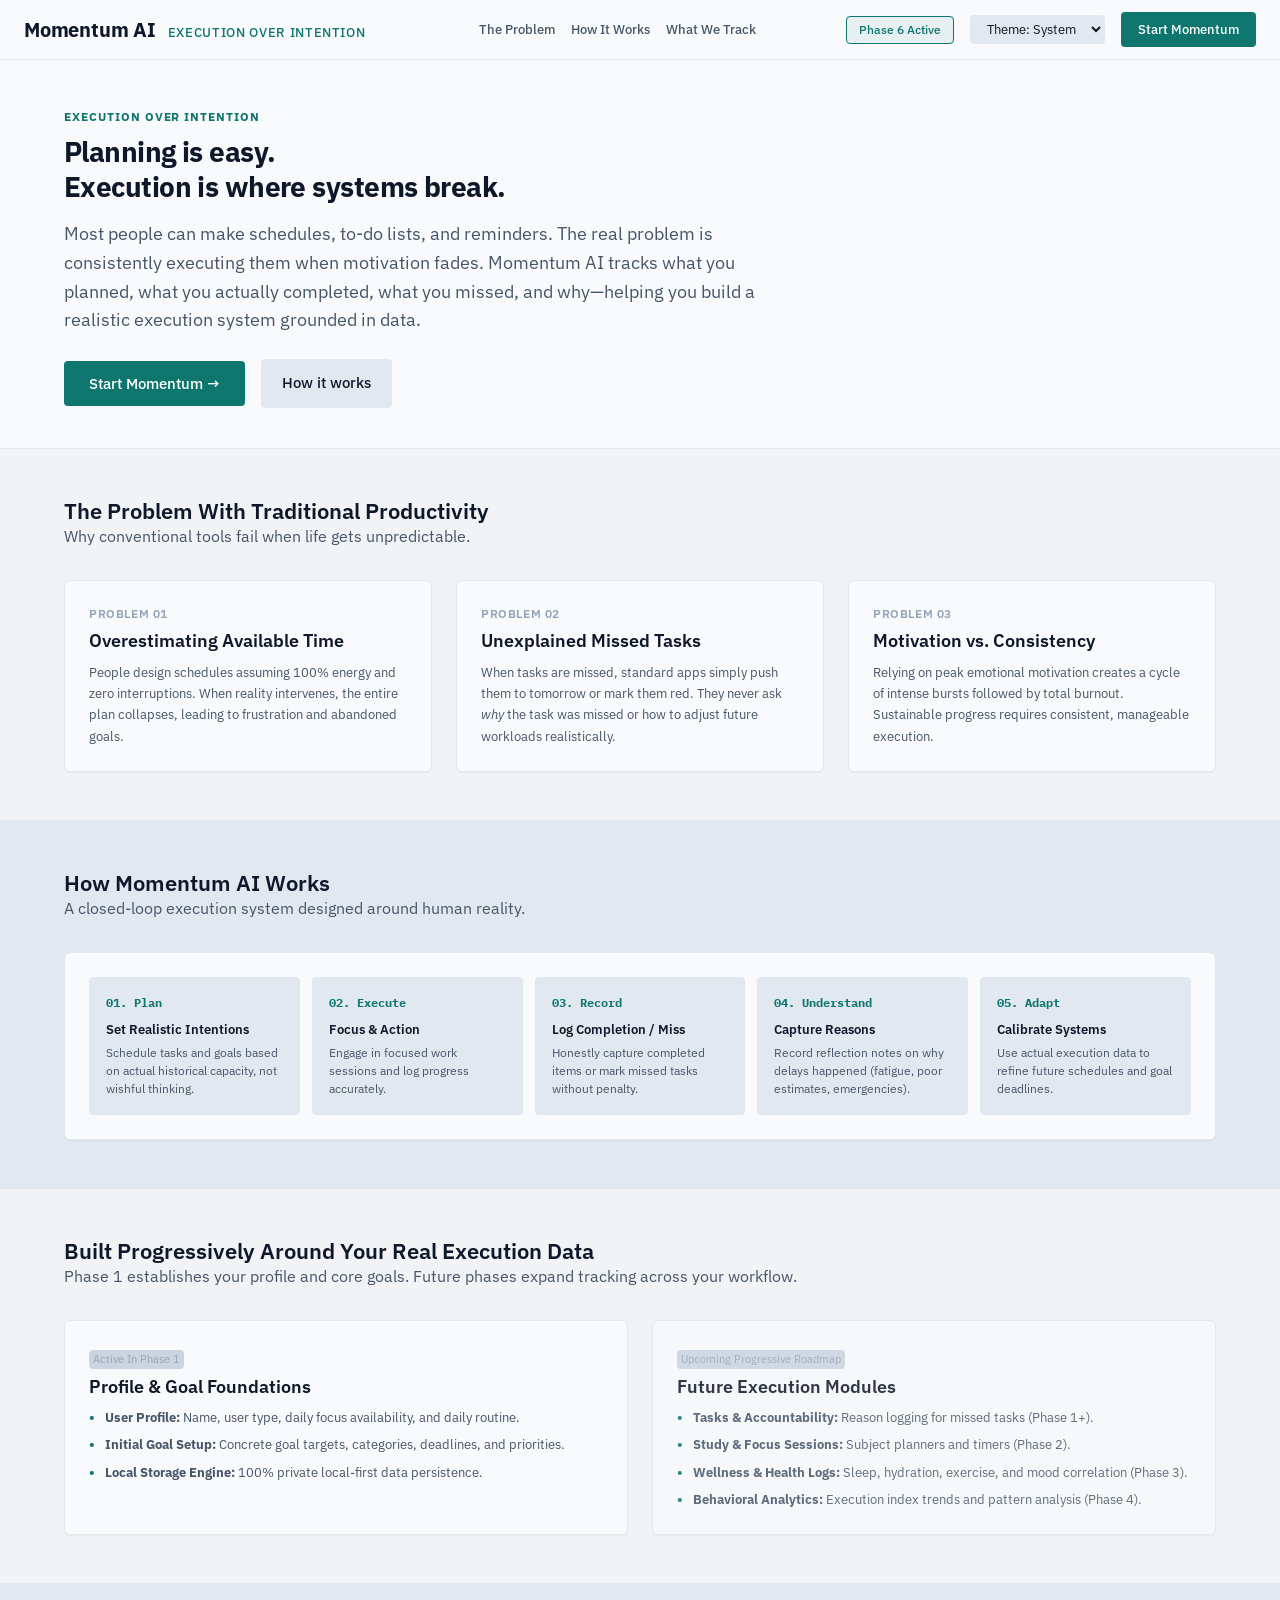
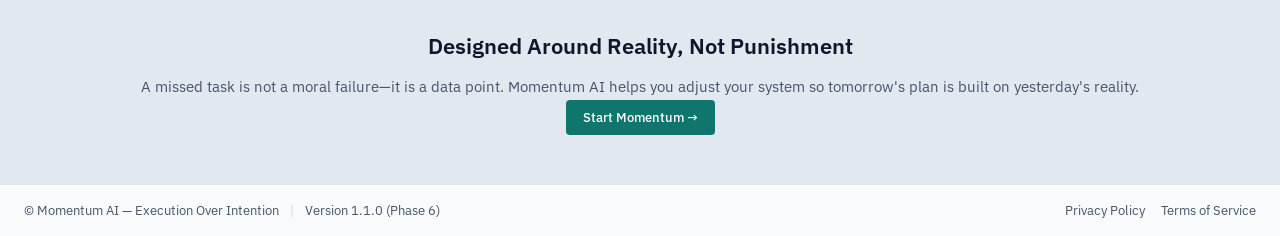
==== index.html @ ab445b69 "Initial commit - Momentum AI" ====
<!DOCTYPE html>
<html lang="en" data-theme="system">
<head>
    <meta charset="UTF-8">
    <meta name="viewport" content="width=device-width, initial-scale=1.0">
    <meta name="description" content="Momentum AI — Execution Over Intention. A serious, practical engine for personal execution, study planning, habit tracking, and behavioral analysis.">
    <title>Momentum AI — Execution Over Intention</title>
    
    <!-- PWA Web Manifest -->
    <link rel="manifest" href="manifest.json">
    <meta name="theme-color" content="#0f766e">
    <meta name="apple-mobile-web-app-capable" content="yes">
    <meta name="apple-mobile-web-app-status-bar-style" content="black-translucent">

    <!-- Primary Font: IBM Plex Sans -->
    <link rel="preconnect" href="https://fonts.googleapis.com">
    <link rel="preconnect" href="https://fonts.gstatic.com" crossorigin>
    <link href="https://fonts.googleapis.com/css2?family=IBM+Plex+Sans:ital,wght@0,300;0,400;0,500;0,600;0,700;1,400&family=IBM+Plex+Mono:wght@400;500&display=swap" rel="stylesheet">

    <!-- Stylesheet -->
    <link rel="stylesheet" href="style.css">
</head>
<body>
    <a href="#main-content" class="skip-link">Skip to main content</a>

    <!-- Top Global App Header -->
    <header class="app-header">
        <div class="header-container">
            <div class="brand">
                <a href="#view-landing" class="brand-title-link" id="brand-link">
                    <span class="brand-title">Momentum AI</span>
                    <span class="brand-tagline">Execution Over Intention</span>
                </a>
            </div>

            <nav class="header-nav-public" id="header-nav-public" aria-label="Public Navigation">
                <a href="#section-problem" class="nav-public-link">The Problem</a>
                <a href="#section-how-it-works" class="nav-public-link">How It Works</a>
                <a href="#section-what-we-track" class="nav-public-link">What We Track</a>
            </nav>

            <div class="header-actions">
                <span class="phase-badge" id="phase-badge">Phase 6 Active</span>
                
                <!-- Returning User Profile Badge (Hidden on landing if onboarding incomplete) -->
                <div id="user-profile-badge" class="user-badge hidden">
                    <span id="badge-user-name" class="user-badge-name">User</span>
                    <button id="btn-edit-onboarding" class="btn btn-secondary text-caption" style="padding: 2px 8px;">Edit Setup</button>
                </div>

                <div class="theme-selector">
                    <label for="theme-select" class="sr-only">Select Theme</label>
                    <select id="theme-select" class="theme-dropdown" aria-label="Select Theme">
                        <option value="system">Theme: System</option>
                        <option value="light">Theme: Light</option>
                        <option value="dark">Theme: Dark</option>
                    </select>
                </div>

                <button id="btn-header-cta" class="btn btn-primary btn-cta-start">Start Momentum</button>
            </div>
        </div>
    </header>

    <!-- Main Container -->
    <div id="app-viewport">

        <!-- ====================================================================
             1. PUBLIC LANDING PAGE (Shown for First-Time Users)
             ==================================================================== -->
        <div id="view-landing" class="landing-view">
            <!-- Hero Section -->
            <section class="landing-hero">
                <div class="landing-container">
                    <div class="hero-content">
                        <span class="hero-subtitle">Execution Over Intention</span>
                        <h1 class="heading-display hero-title">Planning is easy.<br>Execution is where systems break.</h1>
                        <p class="body-text hero-description">
                            Most people can make schedules, to-do lists, and reminders. The real problem is consistently executing them when motivation fades. Momentum AI tracks what you planned, what you actually completed, what you missed, and why—helping you build a realistic execution system grounded in data.
                        </p>
                        <div class="hero-actions">
                            <button class="btn btn-primary btn-cta-start hero-btn-main">Start Momentum &rarr;</button>
                            <a href="#section-how-it-works" class="btn btn-secondary hero-btn-sub">How it works</a>
                        </div>
                    </div>
                </div>
            </section>

            <!-- The Problem Section -->
            <section id="section-problem" class="landing-section">
                <div class="landing-container">
                    <div class="section-heading-wrapper">
                        <h2 class="heading-heading">The Problem With Traditional Productivity</h2>
                        <p class="text-secondary">Why conventional tools fail when life gets unpredictable.</p>
                    </div>

                    <div class="grid grid-3 gap-lg">
                        <article class="card feature-card">
                            <div class="card-caption">Problem 01</div>
                            <h3 class="heading-subheading mb-sm">Overestimating Available Time</h3>
                            <p class="body-text text-secondary text-small">
                                People design schedules assuming 100% energy and zero interruptions. When reality intervenes, the entire plan collapses, leading to frustration and abandoned goals.
                            </p>
                        </article>

                        <article class="card feature-card">
                            <div class="card-caption">Problem 02</div>
                            <h3 class="heading-subheading mb-sm">Unexplained Missed Tasks</h3>
                            <p class="body-text text-secondary text-small">
                                When tasks are missed, standard apps simply push them to tomorrow or mark them red. They never ask <em>why</em> the task was missed or how to adjust future workloads realistically.
                            </p>
                        </article>

                        <article class="card feature-card">
                            <div class="card-caption">Problem 03</div>
                            <h3 class="heading-subheading mb-sm">Motivation vs. Consistency</h3>
                            <p class="body-text text-secondary text-small">
                                Relying on peak emotional motivation creates a cycle of intense bursts followed by total burnout. Sustainable progress requires consistent, manageable execution.
                            </p>
                        </article>
                    </div>
                </div>
            </section>

            <!-- How Momentum Works Section -->
            <section id="section-how-it-works" class="landing-section alt-bg">
                <div class="landing-container">
                    <div class="section-heading-wrapper">
                        <h2 class="heading-heading">How Momentum AI Works</h2>
                        <p class="text-secondary">A closed-loop execution system designed around human reality.</p>
                    </div>

                    <div class="execution-loop-container card">
                        <div class="loop-grid">
                            <div class="loop-card">
                                <span class="loop-step-tag">01. Plan</span>
                                <h4 class="heading-subheading text-small">Set Realistic Intentions</h4>
                                <p class="text-secondary text-caption">Schedule tasks and goals based on actual historical capacity, not wishful thinking.</p>
                            </div>
                            <div class="loop-card">
                                <span class="loop-step-tag">02. Execute</span>
                                <h4 class="heading-subheading text-small">Focus &amp; Action</h4>
                                <p class="text-secondary text-caption">Engage in focused work sessions and log progress accurately.</p>
                            </div>
                            <div class="loop-card">
                                <span class="loop-step-tag">03. Record</span>
                                <h4 class="heading-subheading text-small">Log Completion / Miss</h4>
                                <p class="text-secondary text-caption">Honestly capture completed items or mark missed tasks without penalty.</p>
                            </div>
                            <div class="loop-card">
                                <span class="loop-step-tag">04. Understand</span>
                                <h4 class="heading-subheading text-small">Capture Reasons</h4>
                                <p class="text-secondary text-caption">Record reflection notes on why delays happened (fatigue, poor estimates, emergencies).</p>
                            </div>
                            <div class="loop-card">
                                <span class="loop-step-tag">05. Adapt</span>
                                <h4 class="heading-subheading text-small">Calibrate Systems</h4>
                                <p class="text-secondary text-caption">Use actual execution data to refine future schedules and goal deadlines.</p>
                            </div>
                        </div>
                    </div>
                </div>
            </section>

            <!-- What Momentum Tracks Section -->
            <section id="section-what-we-track" class="landing-section">
                <div class="landing-container">
                    <div class="section-heading-wrapper">
                        <h2 class="heading-heading">Built Progressively Around Your Real Execution Data</h2>
                        <p class="text-secondary">Phase 1 establishes your profile and core goals. Future phases expand tracking across your workflow.</p>
                    </div>

                    <div class="grid grid-2 gap-lg">
                        <div class="card">
                            <span class="nav-tag mb-xs inline-block">Active In Phase 1</span>
                            <h3 class="heading-subheading mb-sm">Profile &amp; Goal Foundations</h3>
                            <ul class="track-list text-secondary text-small">
                                <li><strong>User Profile:</strong> Name, user type, daily focus availability, and daily routine.</li>
                                <li><strong>Initial Goal Setup:</strong> Concrete goal targets, categories, deadlines, and priorities.</li>
                                <li><strong>Local Storage Engine:</strong> 100% private local-first data persistence.</li>
                            </ul>
                        </div>

                        <div class="card" style="opacity: 0.85;">
                            <span class="nav-tag mb-xs inline-block">Upcoming Progressive Roadmap</span>
                            <h3 class="heading-subheading mb-sm">Future Execution Modules</h3>
                            <ul class="track-list text-secondary text-small">
                                <li><strong>Tasks &amp; Accountability:</strong> Reason logging for missed tasks (Phase 1+).</li>
                                <li><strong>Study &amp; Focus Sessions:</strong> Subject planners and timers (Phase 2).</li>
                                <li><strong>Wellness &amp; Health Logs:</strong> Sleep, hydration, exercise, and mood correlation (Phase 3).</li>
                                <li><strong>Behavioral Analytics:</strong> Execution index trends and pattern analysis (Phase 4).</li>
                            </ul>
                        </div>
                    </div>
                </div>
            </section>

            <!-- Philosophy Section -->
            <section id="section-philosophy" class="landing-section alt-bg">
                <div class="landing-container text-center max-w-700">
                    <h2 class="heading-heading mb-md">Designed Around Reality, Not Punishment</h2>
                    <p class="body-text text-secondary mb-lg">
                        A missed task is not a moral failure—it is a data point. Momentum AI helps you adjust your system so tomorrow's plan is built on yesterday's reality.
                    </p>
                    <button class="btn btn-primary btn-cta-start">Start Momentum &rarr;</button>
                </div>
            </section>
        </div>

        <!-- ====================================================================
             2. MULTI-STEP ONBOARDING WIZARD
             ==================================================================== -->
        <div id="view-onboarding" class="onboarding-view hidden">
            <div class="onboarding-wrapper">
                
                <!-- Onboarding Header & Progress Bar -->
                <div class="onboarding-header">
                    <div class="flex-header mb-xs">
                        <span id="onboarding-step-indicator" class="text-caption text-muted">Step 1 of 6</span>
                        <button id="btn-cancel-onboarding" class="btn-link text-caption text-muted">Exit Onboarding</button>
                    </div>
                    <div class="progress-bar-track" aria-hidden="true">
                        <div id="onboarding-progress-fill" class="progress-bar-fill" style="width: 16.66%;"></div>
                    </div>
                </div>

                <!-- Step Form Card Container -->
                <div class="card onboarding-card">
                    
                    <!-- STEP 1: Basic Profile -->
                    <div id="onboard-step-1" class="onboard-step active">
                        <h2 class="heading-heading mb-xs">What should Momentum call you?</h2>
                        <p class="text-secondary text-small mb-md">Enter your name or preferred title for your personal execution workspace.</p>
                        
                        <div class="form-group">
                            <label for="input-profile-name" class="form-label">Your Name <span class="text-error">*</span></label>
                            <input type="text" id="input-profile-name" class="form-input" placeholder="e.g. Alex Morgan" maxlength="40" required autocomplete="name">
                            <div id="error-step-1" class="form-error-inline hidden">Please enter your name to proceed.</div>
                        </div>
                    </div>

                    <!-- STEP 2: User Type -->
                    <div id="onboard-step-2" class="onboard-step hidden">
                        <h2 class="heading-heading mb-xs">What are you mainly using Momentum for?</h2>
                        <p class="text-secondary text-small mb-md">Select your primary role to customize your execution framework.</p>

                        <div class="option-grid gap-sm" id="user-type-options">
                            <button type="button" class="option-card" data-value="Student">
                                <span class="option-title">Student</span>
                                <span class="option-desc">Preparing for exams, coursework, or structured study schedules.</span>
                            </button>
                            <button type="button" class="option-card" data-value="Working Professional">
                                <span class="option-title">Working Professional</span>
                                <span class="option-desc">Managing daily work tasks, deadlines, and professional growth.</span>
                            </button>
                            <button type="button" class="option-card" data-value="Freelancer">
                                <span class="option-title">Freelancer</span>
                                <span class="option-desc">Balancing client projects, self-directed time, and billing.</span>
                            </button>
                            <button type="button" class="option-card" data-value="Entrepreneur">
                                <span class="option-title">Entrepreneur</span>
                                <span class="option-desc">Building products, operations, and strategic company goals.</span>
                            </button>
                            <button type="button" class="option-card" data-value="Other">
                                <span class="option-title">Other</span>
                                <span class="option-desc">General personal productivity and habit execution.</span>
                            </button>
                        </div>
                        <div id="error-step-2" class="form-error-inline hidden">Please select a user type to proceed.</div>
                    </div>

                    <!-- STEP 3: Primary Goal Focus -->
                    <div id="onboard-step-3" class="onboard-step hidden">
                        <h2 class="heading-heading mb-xs">What do you want Momentum to help you execute consistently?</h2>
                        <p class="text-secondary text-small mb-md">Select your main focus category or enter a custom objective.</p>

                        <div class="option-grid gap-sm mb-md" id="primary-goal-options">
                            <button type="button" class="option-card" data-value="Study">
                                <span class="option-title">Study &amp; Academic Focus</span>
                            </button>
                            <button type="button" class="option-card" data-value="Work">
                                <span class="option-title">Work &amp; Career Projects</span>
                            </button>
                            <button type="button" class="option-card" data-value="Fitness">
                                <span class="option-title">Fitness &amp; Health Routines</span>
                            </button>
                            <button type="button" class="option-card" data-value="Personal">
                                <span class="option-title">Personal Growth &amp; Skills</span>
                            </button>
                            <button type="button" class="option-card" data-value="Custom">
                                <span class="option-title">Custom Objective</span>
                            </button>
                        </div>

                        <div id="custom-goal-wrapper" class="form-group hidden">
                            <label for="input-custom-goal" class="form-label">Specify Custom Objective</label>
                            <input type="text" id="input-custom-goal" class="form-input" placeholder="e.g. Master Data Structures in 90 Days" maxlength="60">
                        </div>
                        <div id="error-step-3" class="form-error-inline hidden">Please select or specify your primary objective.</div>
                    </div>

                    <!-- STEP 4: Available Daily Time -->
                    <div id="onboard-step-4" class="onboard-step hidden">
                        <h2 class="heading-heading mb-xs">How much focused time can you realistically give each day?</h2>
                        <p class="text-secondary text-small mb-md">Be honest. Setting realistic time capacity prevents schedule collapse.</p>

                        <div class="option-grid gap-sm" id="available-time-options">
                            <button type="button" class="option-card" data-value="Less than 1 hour">
                                <span class="option-title">Less than 1 hour / day</span>
                            </button>
                            <button type="button" class="option-card" data-value="1-2 hours">
                                <span class="option-title">1 – 2 hours / day</span>
                            </button>
                            <button type="button" class="option-card" data-value="2-4 hours">
                                <span class="option-title">2 – 4 hours / day</span>
                            </button>
                            <button type="button" class="option-card" data-value="4-6 hours">
                                <span class="option-title">4 – 6 hours / day</span>
                            </button>
                            <button type="button" class="option-card" data-value="6+ hours">
                                <span class="option-title">6+ hours / day</span>
                            </button>
                            <button type="button" class="option-card" data-value="Different schedule each day">
                                <span class="option-title">Varies / Different schedule each day</span>
                            </button>
                        </div>
                        <div id="error-step-4" class="form-error-inline hidden">Please select your available daily focus time.</div>
                    </div>

                    <!-- STEP 5: Daily Routine -->
                    <div id="onboard-step-5" class="onboard-step hidden">
                        <h2 class="heading-heading mb-xs">Your Typical Daily Routine</h2>
                        <p class="text-secondary text-small mb-md">This baseline helps align future task reminders with your natural wake/sleep cycle.</p>

                        <div class="grid grid-2 gap-md mb-md">
                            <div class="form-group">
                                <label for="input-wake-time" class="form-label">Typical Wake-Up Time</label>
                                <input type="time" id="input-wake-time" class="form-input" value="07:00">
                            </div>
                            <div class="form-group">
                                <label for="input-sleep-time" class="form-label">Typical Bedtime</label>
                                <input type="time" id="input-sleep-time" class="form-input" value="23:00">
                            </div>
                        </div>

                        <div class="form-group">
                            <label class="form-label">When do you usually have your most usable focused time?</label>
                            <div class="option-grid gap-xs grid-4" id="peak-focus-options">
                                <button type="button" class="option-card text-center" data-value="Morning">Morning</button>
                                <button type="button" class="option-card text-center" data-value="Afternoon">Afternoon</button>
                                <button type="button" class="option-card text-center" data-value="Evening">Evening</button>
                                <button type="button" class="option-card text-center" data-value="It varies">It varies</button>
                            </div>
                        </div>
                        <div id="error-step-5" class="form-error-inline hidden">Please complete your routine details.</div>
                    </div>

                    <!-- STEP 6: Initial Concrete Goal -->
                    <div id="onboard-step-6" class="onboard-step hidden">
                        <h2 class="heading-heading mb-xs">Create Your First Concrete Goal</h2>
                        <p class="text-secondary text-small mb-md">Set an initial goal you intend to work on starting today.</p>

                        <div class="form-group mb-sm">
                            <label for="input-goal-title" class="form-label">Goal Name <span class="text-error">*</span></label>
                            <input type="text" id="input-goal-title" class="form-input" placeholder="e.g. Complete Organic Chemistry Chapter 3" maxlength="80" required>
                        </div>

                        <div class="grid grid-2 gap-md mb-sm">
                            <div class="form-group">
                                <label for="select-goal-category" class="form-label">Category</label>
                                <select id="select-goal-category" class="form-select">
                                    <option value="Study">Study</option>
                                    <option value="Work">Work</option>
                                    <option value="Projects">Projects</option>
                                    <option value="Fitness">Fitness</option>
                                    <option value="Personal">Personal</option>
                                    <option value="Other">Other</option>
                                </select>
                            </div>
                            <div class="form-group">
                                <label for="select-goal-priority" class="form-label">Priority</label>
                                <select id="select-goal-priority" class="form-select">
                                    <option value="High">High Priority</option>
                                    <option value="Medium" selected>Medium Priority</option>
                                    <option value="Low">Low Priority</option>
                                </select>
                            </div>
                        </div>

                        <div class="grid grid-2 gap-md">
                            <div class="form-group">
                                <label for="input-goal-target" class="form-label">Target Metric (Optional)</label>
                                <input type="text" id="input-goal-target" class="form-input" placeholder="e.g. 50 Practice Questions or 10 Hours">
                            </div>
                            <div class="form-group">
                                <label for="input-goal-deadline" class="form-label">Target Deadline (Optional)</label>
                                <input type="date" id="input-goal-deadline" class="form-input">
                            </div>
                        </div>
                        <div id="error-step-6" class="form-error-inline hidden">Please enter a goal name to proceed.</div>
                    </div>

                    <!-- STEP 7: REVIEW SCREEN -->
                    <div id="onboard-step-review" class="onboard-step hidden">
                        <h2 class="heading-heading mb-xs">Your Momentum Setup Review</h2>
                        <p class="text-secondary text-small mb-md">Review your profile choices before entering your workspace.</p>

                        <div class="review-table-card mb-md">
                            <div class="review-row">
                                <span class="review-label">Name:</span>
                                <span id="rev-name" class="review-value">-</span>
                            </div>
                            <div class="review-row">
                                <span class="review-label">User Type:</span>
                                <span id="rev-usertype" class="review-value">-</span>
                            </div>
                            <div class="review-row">
                                <span class="review-label">Primary Objective:</span>
                                <span id="rev-objective" class="review-value">-</span>
                            </div>
                            <div class="review-row">
                                <span class="review-label">Available Focus Time:</span>
                                <span id="rev-available-time" class="review-value">-</span>
                            </div>
                            <div class="review-row">
                                <span class="review-label">Daily Routine:</span>
                                <span id="rev-routine" class="review-value">-</span>
                            </div>
                            <div class="review-row">
                                <span class="review-label">Initial Goal:</span>
                                <span id="rev-initial-goal" class="review-value">-</span>
                            </div>
                        </div>
                    </div>

                    <!-- Onboarding Navigation Buttons -->
                    <div class="onboarding-nav-buttons mt-md">
                        <button type="button" id="btn-onboard-back" class="btn btn-secondary hidden">&larr; Back</button>
                        <button type="button" id="btn-onboard-next" class="btn btn-primary ml-auto">Continue &rarr;</button>
                        <button type="button" id="btn-onboard-finish" class="btn btn-primary ml-auto hidden">Finish Setup &amp; Start &rarr;</button>
                    </div>

                </div>
            </div>
        </div>

        <!-- ====================================================================
             3. MAIN APPLICATION AREA (Post-Onboarding Workspace Shell)
             ==================================================================== -->
        <div id="app-shell" class="app-body-wrapper hidden">
            
            <div class="app-body">
                <nav class="app-nav" aria-label="Main Navigation">
                    <ul class="nav-list">
                        <li><button class="nav-btn active" data-view="dashboard" aria-current="page">Dashboard</button></li>
                        <li><button class="nav-btn" data-view="tasks" data-phase="3">Tasks <span class="nav-tag">Phase 3</span></button></li>
                        <li><button class="nav-btn" data-view="foundation">System Foundation</button></li>
                        <li><button class="nav-btn" data-view="today" data-phase="3">Today <span class="nav-tag">Phase 3</span></button></li>
                        <li><button class="nav-btn" data-view="study" data-phase="6">Study <span class="nav-tag">Phase 6</span></button></li>
                        <li><button class="nav-btn" data-view="wellness" data-phase="8">Wellness <span class="nav-tag">Phase 8</span></button></li>
                        <li><button class="nav-btn" data-view="analytics" data-phase="11">Analytics <span class="nav-tag">Phase 11</span></button></li>
                        <li><button class="nav-btn" data-view="aicoach" data-phase="9">AI Coach <span class="nav-tag">Phase 9</span></button></li>
                        <li><button class="nav-btn" data-view="settings" data-phase="13">Settings <span class="nav-tag">Phase 13</span></button></li>
                    </ul>
                </nav>

                <main id="main-content" class="app-main">
                    
                    <!-- ====================================================================
                         PHASE 2 DASHBOARD VIEW
                         ==================================================================== -->
                    <section id="view-dashboard" class="view-panel active">
                        
                        <!-- 1. Dashboard Header (Greeting & Local Date) -->
                        <div class="panel-header section-spacing">
                            <div>
                                <h1 class="heading-display" id="dash-greeting">Good morning, User</h1>
                                <p class="text-secondary body-text mt-xs" id="dash-tagline">Here’s what needs your attention today.</p>
                            </div>
                            <div class="status-indicator-online" id="dash-date-badge">
                                <span class="dot"></span> <span id="dash-current-date">Today</span>
                            </div>
                        </div>

                        <!-- 2. Current Primary Focus Card -->
                        <section class="card section-spacing" id="dash-current-focus-card">
                            <div class="card-caption mb-xs">Current Primary Focus</div>
                            <div class="flex-header mb-xs">
                                <div>
                                    <h2 class="heading-heading" id="dash-focus-title">Build consistent execution</h2>
                                    <p class="text-secondary text-small mt-xs" id="dash-focus-meta">Category: General Objective • Priority: Medium</p>
                                </div>
                                <span class="nav-tag" id="dash-focus-badge">Active Focus</span>
                            </div>
                            <div id="dash-focus-target-wrapper" class="mt-md pt-sm" style="border-top: 1px solid var(--color-border);">
                                <span class="text-caption text-muted block mb-xs">Target Metric &amp; Deadline:</span>
                                <div class="text-small text-primary" id="dash-focus-target-text">No target metric set</div>
                            </div>
                        </section>

                        <!-- 3. Today Overview Metrics Grid -->
                        <section class="section-spacing">
                            <h2 class="heading-subheading mb-sm">Today Overview</h2>
                            <div class="grid grid-4 gap-md">
                                <article class="card">
                                    <div class="card-caption">Planned Tasks</div>
                                    <div class="card-value" id="dash-stat-planned">0</div>
                                    <div class="card-subtext" id="dash-stat-planned-sub">Scheduled for today</div>
                                </article>

                                <article class="card">
                                    <div class="card-caption">Completed Tasks</div>
                                    <div class="card-value" id="dash-stat-completed">0</div>
                                    <div class="card-subtext" id="dash-stat-completed-sub">Finished today</div>
                                </article>

                                <article class="card">
                                    <div class="card-caption">Missed Tasks</div>
                                    <div class="card-value" id="dash-stat-missed">0</div>
                                    <div class="card-subtext" id="dash-stat-missed-sub">Unfinished / delayed</div>
                                </article>

                                <article class="card">
                                    <div class="card-caption">Focused Time</div>
                                    <div class="card-value" id="dash-stat-focused">0m</div>
                                    <div class="card-subtext" id="dash-stat-focused-sub">Logged focus sessions</div>
                                </article>
                            </div>
                        </section>

                        <!-- 4. Today's Execution Area (Tasks Preview) -->
                        <section class="card section-spacing" id="dash-today-execution-card">
                            <div class="flex-header mb-sm">
                                <div>
                                    <h2 class="heading-subheading">Today’s Execution</h2>
                                    <p class="text-secondary text-small">Tasks scheduled for your current day</p>
                                </div>
                                <div style="display:flex;align-items:center;gap:var(--space-2);">
                                    <span class="nav-tag" id="dash-today-count-tag">0 Tasks</span>
                                    <button id="dash-btn-add-task" class="btn btn-primary" style="padding:var(--space-1) var(--space-3);font-size:var(--font-size-caption);">+ Add Task</button>
                                </div>
                            </div>

                            <div id="dash-today-tasks-container" class="mt-sm">
                                <!-- Populated dynamically via script.js -->
                            </div>
                        </section>

                        <!-- 5. Active Goals Section -->
                        <section class="card section-spacing" id="dash-goals-card">
                            <div class="flex-header mb-sm">
                                <div>
                                    <h2 class="heading-subheading">Your Active Goals</h2>
                                    <p class="text-secondary text-small">Objectives established in your execution workspace</p>
                                </div>
                                <button id="dash-btn-edit-profile" class="btn btn-secondary text-caption" style="padding: 2px 8px;">Edit Setup</button>
                            </div>

                            <div id="dash-goals-list-container" class="mt-sm">
                                <!-- Populated dynamically via script.js -->
                            </div>
                        </section>

                        <!-- 5. Today's Schedule (Phase 6 Timetable) -->
                        <section class="card section-spacing" id="dash-schedule-card">
                            <div class="flex-header mb-sm">
                                <div>
                                    <h2 class="heading-subheading">Today&#8217;s Schedule</h2>
                                    <p class="text-secondary text-small">Your timetable for today</p>
                                </div>
                                <button id="dash-btn-goto-study" class="btn btn-secondary" style="padding:var(--space-1) var(--space-3);font-size:var(--font-size-caption);">View timetable</button>
                            </div>
                            <!-- Next class indicator -->
                            <div id="dash-schedule-next" class="dash-schedule-next mb-sm">
                                <!-- Populated dynamically -->
                            </div>
                            <!-- Today entries list -->
                            <div id="dash-schedule-container">
                                <!-- Populated dynamically via script.js -->
                            </div>
                        </section>

                        <!-- 6. Future Intelligence / Behavioral Analysis Preview -->
                        <section class="card section-spacing">
                            <span class="nav-tag mb-xs inline-block">Future Behavioral Intelligence</span>
                            <h2 class="heading-subheading mb-xs">Momentum learns from your real execution</h2>
                            <p class="body-text text-secondary text-small mb-sm">
                                As you log daily work, study sessions, and task reflections over time, Momentum AI will analyze workload capacity, identify recurring delay triggers, and recommend calibrated schedules based on your historical consistency patterns.
                            </p>
                            <div class="alert alert-info text-caption mb-0" style="padding: var(--space-3);">
                                <strong>Status:</strong> Execution data collection active. Machine intelligence insights will calibrate progressive analysis in Phase 4+.
                            </div>
                        </section>

                        <!-- 7. State Inspector Quick Entry -->
                        <section class="card section-spacing">
                            <div class="flex-header">
                                <div>
                                    <h2 class="heading-subheading">Data Storage &amp; System State</h2>
                                    <p class="text-secondary text-small">State schema v1.1.0 local-first browser storage</p>
                                </div>
                                <button id="dash-btn-view-inspector" class="btn btn-secondary">View State Inspector &rarr;</button>
                            </div>
                        </section>
                    </section>

                    <!-- ====================================================================
                         PHASE 3 TASK PLANNER VIEW
                         ==================================================================== -->
                    <section id="view-tasks" class="view-panel hidden">
                        <!-- Panel Header -->
                        <div class="panel-header section-spacing">
                            <div>
                                <h1 class="heading-display">Task Planner</h1>
                                <p class="text-secondary body-text mt-xs">Schedule, manage, and execute your planned tasks.</p>
                            </div>
                            <div>
                                <button id="btn-add-task" class="btn btn-primary">+ Add Task</button>
                            </div>
                        </div>

                        <!-- Date Navigation & Preset Controls -->
                        <div class="card section-spacing">
                            <div class="task-controls-wrapper">
                                <!-- Date Filter Tabs -->
                                <div class="task-date-tabs" role="tablist" aria-label="Task Date Selection">
                                    <button class="tab-btn active" data-date-preset="today" role="tab" aria-selected="true">Today</button>
                                    <button class="tab-btn" data-date-preset="tomorrow" role="tab" aria-selected="false">Tomorrow</button>
                                    <button class="tab-btn" data-date-preset="upcoming" role="tab" aria-selected="false">Upcoming</button>
                                    <button class="tab-btn" data-date-preset="all" role="tab" aria-selected="false">All Tasks</button>
                                </div>

                                <!-- Custom Date Selector & Status Filter -->
                                <div class="task-filter-group">
                                    <div class="form-group inline-form-group">
                                        <label for="task-date-picker" class="sr-only">Specific Date</label>
                                        <input type="date" id="task-date-picker" class="form-input form-input-sm" aria-label="Select Specific Date">
                                    </div>

                                    <div class="form-group inline-form-group">
                                        <label for="task-status-filter" class="sr-only">Filter by Status</label>
                                        <select id="task-status-filter" class="form-input form-input-sm" aria-label="Filter Tasks by Status">
                                            <option value="all">Status: All</option>
                                            <option value="planned">Planned</option>
                                            <option value="completed">Completed</option>
                                            <option value="missed">Missed</option>
                                        </select>
                                    </div>

                                    <div class="form-group inline-form-group">
                                        <label for="task-search-input" class="sr-only">Search Tasks</label>
                                        <input type="text" id="task-search-input" class="form-input form-input-sm" placeholder="Search tasks..." aria-label="Search Tasks">
                                    </div>
                                </div>
                            </div>
                        </div>

                        <!-- Task List Container -->
                        <section class="card section-spacing">
                            <div class="flex-header mb-md">
                                <h2 class="heading-subheading" id="tasks-view-heading">Today’s Tasks</h2>
                                <span class="nav-tag" id="tasks-count-badge">0 Tasks</span>
                            </div>

                            <div id="task-list-container" class="task-list">
                                <!-- Populated dynamically via script.js -->
                            </div>
                        </section>
                    </section>

                    <!-- View: System Foundation (Phase 0 Inspector) -->
                    <section id="view-foundation" class="view-panel hidden">
                        <div class="panel-header">
                            <div>
                                <h1 class="heading-display">System Foundation Status</h1>
                                <p class="text-secondary">Phase 0/1 Architectural Verification and Central State Inspector</p>
                            </div>
                        </div>

                        <!-- System Metrics Cards Grid -->
                        <div class="grid grid-4 gap-md section-spacing">
                            <article class="card">
                                <div class="card-caption">Schema Version</div>
                                <div class="card-value" id="stat-schema-version">1.0.0</div>
                                <div class="card-subtext">Migration pipeline active</div>
                            </article>

                            <article class="card">
                                <div class="card-caption">Storage Engine</div>
                                <div class="card-value" id="stat-storage-status">LocalStorage</div>
                                <div class="card-subtext" id="stat-storage-key">Key: momentumAI</div>
                            </article>

                            <article class="card">
                                <div class="card-caption">Service Worker</div>
                                <div class="card-value" id="stat-sw-status">Checking...</div>
                                <div class="card-subtext" id="stat-sw-detail">Offline Cache ready</div>
                            </article>

                            <article class="card">
                                <div class="card-caption">Entity Records</div>
                                <div class="card-value" id="stat-total-records">0</div>
                                <div class="card-subtext">Across 12 data domain collections</div>
                            </article>
                        </div>

                        <!-- Central Product Loop Architecture -->
                        <section class="card section-spacing">
                            <h2 class="heading-subheading">Central Product Execution Loop</h2>
                            <p class="text-secondary body-text">Momentum AI is built around a closed-loop execution architecture to bridge the gap between planning and completion.</p>

                            <div class="execution-loop-diagram">
                                <div class="loop-step">
                                    <span class="step-num">01</span>
                                    <span class="step-name">Plan</span>
                                </div>
                                <div class="loop-arrow">&rarr;</div>
                                <div class="loop-step">
                                    <span class="step-num">02</span>
                                    <span class="step-name">Reminder</span>
                                </div>
                                <div class="loop-arrow">&rarr;</div>
                                <div class="loop-step">
                                    <span class="step-num">03</span>
                                    <span class="step-name">Execute</span>
                                </div>
                                <div class="loop-arrow">&rarr;</div>
                                <div class="loop-step">
                                    <span class="step-num">04</span>
                                    <span class="step-name">Complete / Miss</span>
                                </div>
                                <div class="loop-arrow">&rarr;</div>
                                <div class="loop-step">
                                    <span class="step-num">05</span>
                                    <span class="step-name">Explain</span>
                                </div>
                                <div class="loop-arrow">&rarr;</div>
                                <div class="loop-step">
                                    <span class="step-num">06</span>
                                    <span class="step-name">Analyze</span>
                                </div>
                                <div class="loop-arrow">&rarr;</div>
                                <div class="loop-step">
                                    <span class="step-num">07</span>
                                    <span class="step-name">Adapt</span>
                                </div>
                            </div>
                        </section>

                        <!-- Data Schema Collections Overview -->
                        <section class="grid grid-2 gap-lg section-spacing">
                            <article class="card">
                                <h2 class="heading-subheading">Data Domain Collections</h2>
                                <div class="table-container">
                                    <table class="data-table">
                                        <thead>
                                            <tr>
                                                <th>Collection</th>
                                                <th>Entity Schema</th>
                                                <th>Count</th>
                                            </tr>
                                        </thead>
                                        <tbody id="domain-collections-tbody">
                                            <!-- Populated via script.js -->
                                        </tbody>
                                    </table>
                                </div>
                            </article>

                            <article class="card">
                                <h2 class="heading-subheading">Goal-Specific Presets Configuration</h2>
                                <p class="text-secondary text-small mb-md">Architectural configurations ready for onboarding (JEE, NEET, KCET, UPSC):</p>
                                <div id="presets-list" class="presets-container">
                                    <!-- Populated via script.js -->
                                </div>
                            </article>
                        </section>

                        <!-- Storage & State Management Inspector -->
                        <section class="card section-spacing">
                            <div class="flex-header">
                                <div>
                                    <h2 class="heading-subheading">State Inspector &amp; Operations</h2>
                                    <p class="text-secondary text-small">Inspect serialized LocalStorage state or perform state management actions.</p>
                                </div>
                                <div class="btn-group">
                                    <button id="btn-export-json" class="btn btn-secondary">Export State JSON</button>
                                    <button id="btn-reset-state" class="btn btn-danger">Reset State</button>
                                </div>
                            </div>

                            <div class="state-preview-wrapper mt-md">
                                <label for="state-json-inspector" class="text-small text-muted mb-xs block">Serialized State JSON (Read-Only Inspector):</label>
                                <textarea id="state-json-inspector" class="code-textarea" readonly rows="10" aria-label="Serialized State JSON"></textarea>
                            </div>
                        </section>
                    </section>

                    <!-- Placeholder View Container for Unbuilt Modules -->
                    <section id="view-placeholder" class="view-panel hidden">
                        <div class="empty-state">
                            <div class="empty-title" id="placeholder-title">Module Pending Phase Rollout</div>
                            <p class="empty-description" id="placeholder-desc">
                                This module is scheduled for development in a future phase. Phase 1 provides the landing page, multi-step onboarding wizard, profile persistence, and goal setup.
                            </p>
                            <button id="btn-back-foundation" class="btn btn-primary mt-md">Return to Workspace</button>
                        </div>
                    </section>

                    <!-- ====================================================================
                         PHASE 6 — STUDENT MODE & TIMETABLE VIEW
                         ==================================================================== -->
                    <section id="view-study" class="view-panel hidden" aria-label="Student Mode">

                        <!-- Student Mode Header -->
                        <div class="panel-header section-spacing">
                            <div>
                                <h1 class="heading-display">Student Mode</h1>
                                <p class="text-secondary body-text mt-xs" id="study-subheading">Manage your academic schedule, subjects, and study sessions.</p>
                            </div>
                        </div>

                        <!-- Student Mode Sub-Navigation -->
                        <nav class="study-subnav" aria-label="Student Mode Sections">
                            <button class="study-nav-btn active" data-study-tab="timetable" aria-selected="true">Timetable</button>
                            <button class="study-nav-btn" data-study-tab="overview" aria-selected="false">Overview</button>
                            <button class="study-nav-btn" data-study-tab="subjects" aria-selected="false">Subjects <span class="nav-tag">Phase 6+</span></button>
                            <button class="study-nav-btn" data-study-tab="sessions" aria-selected="false">Study Sessions <span class="nav-tag">Phase 6+</span></button>
                            <button class="study-nav-btn" data-study-tab="tests" aria-selected="false">Mock Tests <span class="nav-tag">Phase 6+</span></button>
                        </nav>

                        <!-- ---- TAB: TIMETABLE ---- -->
                        <div id="study-tab-timetable" class="study-tab-panel">

                            <!-- Timetable Metadata Setup -->
                            <section class="card section-spacing" id="tt-setup-card">
                                <div class="flex-header mb-md">
                                    <div>
                                        <h2 class="heading-subheading">Schedule Details</h2>
                                        <p class="text-secondary text-small" id="tt-meta-display">Institution, semester, and batch details.</p>
                                    </div>
                                    <button id="btn-tt-setup-toggle" class="btn btn-secondary">Edit details</button>
                                </div>

                                <!-- Inline setup form (hidden by default) -->
                                <form id="form-tt-setup" class="tt-setup-form hidden" novalidate>
                                    <div class="grid grid-2 gap-md mb-md">
                                        <div class="form-group">
                                            <label for="tt-input-institution" class="form-label">Institution <span class="text-muted">(Optional)</span></label>
                                            <input type="text" id="tt-input-institution" class="form-input" placeholder="e.g. Newton School of Technology" maxlength="100">
                                        </div>
                                        <div class="form-group">
                                            <label for="tt-input-batch" class="form-label">Batch / Section <span class="text-muted">(Optional)</span></label>
                                            <input type="text" id="tt-input-batch" class="form-input" placeholder="e.g. B1, ECE-A, Section 2" maxlength="40">
                                        </div>
                                    </div>
                                    <div class="grid grid-2 gap-md mb-md">
                                        <div class="form-group">
                                            <label for="tt-input-year" class="form-label">Academic Year <span class="text-muted">(Optional)</span></label>
                                            <input type="text" id="tt-input-year" class="form-input" placeholder="e.g. 2026-27" maxlength="20">
                                        </div>
                                        <div class="form-group">
                                            <label for="tt-input-semester" class="form-label">Semester <span class="text-muted">(Optional)</span></label>
                                            <input type="text" id="tt-input-semester" class="form-input" placeholder="e.g. 1 or Semester 1" maxlength="20">
                                        </div>
                                    </div>
                                    <div class="modal-footer" style="border-top:none;padding-top:0;justify-content:flex-start;gap:var(--space-2);">
                                        <button type="submit" class="btn btn-primary">Save details</button>
                                        <button type="button" id="btn-tt-setup-cancel" class="btn btn-secondary">Cancel</button>
                                    </div>
                                </form>
                            </section>

                            <!-- Day Switcher -->
                            <section class="card section-spacing" id="tt-day-switcher-card">
                                <div class="flex-header mb-md">
                                    <h2 class="heading-subheading" id="tt-day-heading">Weekly Timetable</h2>
                                    <button id="btn-tt-add-entry" class="btn btn-primary">+ Add class</button>
                                </div>

                                <div class="tt-day-tabs" role="tablist" aria-label="Select day to view">
                                    <button class="tt-day-btn" data-day="monday"    role="tab" aria-selected="false">Mon</button>
                                    <button class="tt-day-btn" data-day="tuesday"   role="tab" aria-selected="false">Tue</button>
                                    <button class="tt-day-btn" data-day="wednesday" role="tab" aria-selected="false">Wed</button>
                                    <button class="tt-day-btn" data-day="thursday"  role="tab" aria-selected="false">Thu</button>
                                    <button class="tt-day-btn" data-day="friday"    role="tab" aria-selected="false">Fri</button>
                                    <button class="tt-day-btn" data-day="saturday"  role="tab" aria-selected="false">Sat</button>
                                    <button class="tt-day-btn" data-day="sunday"    role="tab" aria-selected="false">Sun</button>
                                </div>
                            </section>

                            <!-- Day Schedule Panel -->
                            <section class="card section-spacing" id="tt-day-panel">
                                <div class="flex-header mb-md">
                                    <h2 class="heading-subheading" id="tt-day-panel-heading">Select a day above</h2>
                                    <span class="nav-tag" id="tt-day-entry-count">— entries</span>
                                </div>
                                <div id="tt-day-entries-container" class="tt-entry-list">
                                    <!-- Populated dynamically -->
                                </div>
                            </section>

                            <!-- Weekly Summary -->
                            <section class="card section-spacing" id="tt-week-summary-card">
                                <h2 class="heading-subheading mb-sm">Week at a Glance</h2>
                                <div id="tt-week-summary-container" class="tt-week-summary">
                                    <!-- Populated dynamically -->
                                </div>
                            </section>
                        </div>

                        <!-- ---- TAB: OVERVIEW ---- -->
                        <div id="study-tab-overview" class="study-tab-panel hidden">
                            <section class="card section-spacing">
                                <h2 class="heading-subheading mb-sm">Today&#8217;s Schedule</h2>
                                <p class="text-secondary text-small mb-md" id="study-overview-date">Loading...</p>
                                <div id="study-today-container" class="tt-entry-list">
                                    <!-- Populated dynamically -->
                                </div>
                            </section>
                            <section class="card section-spacing">
                                <div class="card-caption mb-xs">Next Class</div>
                                <div id="study-next-class-container" class="study-next-class">
                                    <!-- Populated dynamically -->
                                </div>
                            </section>
                        </div>

                        <!-- ---- TAB: SUBJECTS (placeholder) ---- -->
                        <div id="study-tab-subjects" class="study-tab-panel hidden">
                            <div class="empty-state">
                                <div class="empty-title">Subjects</div>
                                <p class="empty-description">Subject management will be available in a future update.</p>
                            </div>
                        </div>

                        <!-- ---- TAB: STUDY SESSIONS (placeholder) ---- -->
                        <div id="study-tab-sessions" class="study-tab-panel hidden">
                            <div class="empty-state">
                                <div class="empty-title">Study Sessions</div>
                                <p class="empty-description">Session logging will be available in a future update.</p>
                            </div>
                        </div>

                        <!-- ---- TAB: MOCK TESTS (placeholder) ---- -->
                        <div id="study-tab-tests" class="study-tab-panel hidden">
                            <div class="empty-state">
                                <div class="empty-title">Mock Tests</div>
                                <p class="empty-description">Mock test tracking will be available in a future update.</p>
                            </div>
                        </div>

                    </section>

                </main>
            </div>
        </div>
    </div>

    <!-- ====================================================================
         PHASE 3 TASK MODAL DIALOGS
         ==================================================================== -->
    <!-- Modal: Task Create / Edit -->
    <div id="modal-task-form" class="modal-backdrop hidden" role="dialog" aria-modal="true" aria-labelledby="modal-task-title">
        <div class="modal-card">
            <div class="modal-header">
                <h3 class="heading-heading" id="modal-task-title">Add Task</h3>
                <button type="button" id="btn-modal-close" class="btn-close" aria-label="Close Modal">&times;</button>
            </div>
            <form id="form-task" class="modal-body" novalidate>
                <input type="hidden" id="task-input-id" value="">
                
                <div class="form-group mb-md">
                    <label for="task-input-title" class="form-label">Task Title <span class="text-danger">*</span></label>
                    <input type="text" id="task-input-title" class="form-input" placeholder="e.g., Complete physics assignment" required>
                    <div class="form-error hidden" id="error-task-title">Please enter a task title.</div>
                </div>

                <div class="form-group mb-md">
                    <label for="task-input-description" class="form-label">Description <span class="text-muted">(Optional)</span></label>
                    <textarea id="task-input-description" class="form-input" rows="3" placeholder="Additional details or instructions..."></textarea>
                </div>

                <div class="grid grid-2 gap-md mb-md">
                    <div class="form-group">
                        <label for="task-input-goal" class="form-label">Associated Goal</label>
                        <select id="task-input-goal" class="form-input">
                            <option value="">No Goal</option>
                        </select>
                    </div>

                    <div class="form-group">
                        <label for="task-input-category" class="form-label">Category</label>
                        <select id="task-input-category" class="form-input">
                            <option value="Study">Study</option>
                            <option value="Work">Work</option>
                            <option value="Project">Project</option>
                            <option value="Personal">Personal</option>
                            <option value="Health">Health</option>
                            <option value="Other">Other</option>
                        </select>
                    </div>
                </div>

                <div class="grid grid-3 gap-md mb-md">
                    <div class="form-group">
                        <label for="task-input-date" class="form-label">Date <span class="text-danger">*</span></label>
                        <input type="date" id="task-input-date" class="form-input" required>
                        <div class="form-error hidden" id="error-task-date">Please select a valid date.</div>
                    </div>

                    <div class="form-group">
                        <label for="task-input-start-time" class="form-label">Start Time <span class="text-muted">(Optional)</span></label>
                        <input type="time" id="task-input-start-time" class="form-input">
                    </div>

                    <div class="form-group">
                        <label for="task-input-end-time" class="form-label">End Time <span class="text-muted">(Optional)</span></label>
                        <input type="time" id="task-input-end-time" class="form-input">
                    </div>
                </div>

                <!-- Time validation error -->
                <div class="alert alert-danger hidden mt-xs mb-sm" id="error-task-time">
                    End time must be later than start time.
                </div>

                <!-- Overlap warning -->
                <div class="alert alert-warning hidden mt-xs mb-sm" id="warning-task-overlap">
                    <strong>Warning:</strong> This task overlaps with another scheduled task.
                </div>

                <div class="form-group mb-md">
                    <label for="task-input-priority" class="form-label">Priority</label>
                    <select id="task-input-priority" class="form-input">
                        <option value="low">Low</option>
                        <option value="medium" selected>Medium</option>
                        <option value="high">High</option>
                    </select>
                </div>

                <div class="modal-footer">
                    <button type="button" id="btn-task-cancel" class="btn btn-secondary">Cancel</button>
                    <button type="submit" id="btn-task-save" class="btn btn-primary">Save task</button>
                </div>
            </form>
        </div>
    </div>

    <!-- Modal: Confirm Delete Task -->
    <div id="modal-task-delete" class="modal-backdrop hidden" role="dialog" aria-modal="true" aria-labelledby="modal-delete-title">
        <div class="modal-card modal-card-sm">
            <div class="modal-header">
                <h3 class="heading-heading text-danger" id="modal-delete-title">Delete Task?</h3>
                <button type="button" id="btn-delete-close" class="btn-close" aria-label="Close Modal">&times;</button>
            </div>
            <div class="modal-body">
                <p class="body-text text-secondary mb-md">
                    Are you sure you want to delete "<strong id="delete-task-title-text"></strong>"? The task will be permanently removed from this device.
                </p>
                <input type="hidden" id="delete-task-target-id" value="">
                <div class="modal-footer">
                    <button type="button" id="btn-delete-cancel" class="btn btn-secondary">Cancel</button>
                    <button type="button" id="btn-delete-confirm" class="btn btn-danger">Delete task</button>
                </div>
            </div>
        </div>
    </div>

    <!-- Footer -->
    <footer class="app-footer">
        <div class="footer-container">
            <div class="footer-left">
                <span>&copy; Momentum AI — Execution Over Intention</span>
                <span class="footer-separator">|</span>
                <span>Version 1.1.0 (Phase 6)</span>
            </div>
            <div class="footer-links">
                <a href="privacy.html" class="footer-link">Privacy Policy</a>
                <a href="terms.html" class="footer-link">Terms of Service</a>
            </div>
        </div>
    </footer>

    <!-- ====================================================================
         PHASE 6 TIMETABLE MODAL DIALOGS
         ==================================================================== -->

    <!-- Modal: Timetable Entry Create / Edit -->
    <div id="modal-tt-entry-form" class="modal-backdrop hidden" role="dialog" aria-modal="true" aria-labelledby="modal-tt-entry-title">
        <div class="modal-card">
            <div class="modal-header">
                <h3 class="heading-heading" id="modal-tt-entry-title">Add Class</h3>
                <button type="button" id="btn-tt-modal-close" class="btn-close" aria-label="Close modal">&times;</button>
            </div>
            <form id="form-tt-entry" class="modal-body" novalidate>
                <input type="hidden" id="tt-entry-input-id" value="">

                <div class="form-group mb-md">
                    <label for="tt-entry-input-title" class="form-label">Title <span class="text-danger">*</span></label>
                    <input type="text" id="tt-entry-input-title" class="form-input" placeholder="e.g. Maths 1 Lab" maxlength="80" required>
                    <div class="form-error hidden" id="error-tt-title">Please enter a title.</div>
                </div>

                <div class="grid grid-2 gap-md mb-md">
                    <div class="form-group">
                        <label for="tt-entry-input-day" class="form-label">Day <span class="text-danger">*</span></label>
                        <select id="tt-entry-input-day" class="form-input" required>
                            <option value="">Select day</option>
                            <option value="monday">Monday</option>
                            <option value="tuesday">Tuesday</option>
                            <option value="wednesday">Wednesday</option>
                            <option value="thursday">Thursday</option>
                            <option value="friday">Friday</option>
                            <option value="saturday">Saturday</option>
                            <option value="sunday">Sunday</option>
                        </select>
                        <div class="form-error hidden" id="error-tt-day">Please select a day.</div>
                    </div>
                    <div class="form-group">
                        <label for="tt-entry-input-type" class="form-label">Type</label>
                        <select id="tt-entry-input-type" class="form-input">
                            <option value="lecture">Lecture</option>
                            <option value="lab">Lab</option>
                            <option value="practical">Practical</option>
                            <option value="tutorial">Tutorial</option>
                            <option value="exam">Exam</option>
                            <option value="contest">Contest</option>
                            <option value="yoga">Yoga</option>
                            <option value="break">Break</option>
                            <option value="lunch">Lunch</option>
                            <option value="other">Other</option>
                        </select>
                    </div>
                </div>

                <div class="grid grid-2 gap-md mb-md">
                    <div class="form-group">
                        <label for="tt-entry-input-start" class="form-label">Start Time <span class="text-danger">*</span></label>
                        <input type="time" id="tt-entry-input-start" class="form-input" required>
                        <div class="form-error hidden" id="error-tt-start">Please enter a start time.</div>
                    </div>
                    <div class="form-group">
                        <label for="tt-entry-input-end" class="form-label">End Time <span class="text-danger">*</span></label>
                        <input type="time" id="tt-entry-input-end" class="form-input" required>
                        <div class="form-error hidden" id="error-tt-end">Please enter an end time.</div>
                    </div>
                </div>
                <!-- Time validation error -->
                <div class="alert alert-danger hidden mt-xs mb-sm" id="error-tt-time">
                    End time must be later than start time.
                </div>

                <div class="grid grid-2 gap-md mb-md">
                    <div class="form-group">
                        <label for="tt-entry-input-classroom" class="form-label">Classroom / Location <span class="text-muted">(Optional)</span></label>
                        <input type="text" id="tt-entry-input-classroom" class="form-input" placeholder="e.g. Classroom 8" maxlength="60">
                    </div>
                    <div class="form-group">
                        <label for="tt-entry-input-subject" class="form-label">Subject <span class="text-muted">(Optional)</span></label>
                        <select id="tt-entry-input-subject" class="form-input">
                            <option value="">No subject mapped</option>
                            <!-- Populated dynamically from appState.subjects -->
                        </select>
                    </div>
                </div>

                <div class="form-group mb-md">
                    <label for="tt-entry-input-notes" class="form-label">Notes <span class="text-muted">(Optional)</span></label>
                    <textarea id="tt-entry-input-notes" class="form-input" rows="2" placeholder="Any additional notes..."></textarea>
                </div>

                <!-- Overlap warning -->
                <div class="alert alert-warning hidden mt-xs mb-sm" id="warning-tt-overlap">
                    <strong>Warning:</strong> This entry overlaps with another timetable entry on this day.
                </div>

                <div class="modal-footer">
                    <button type="button" id="btn-tt-entry-cancel" class="btn btn-secondary">Cancel</button>
                    <button type="submit" id="btn-tt-entry-save" class="btn btn-primary">Save class</button>
                </div>
            </form>
        </div>
    </div>

    <!-- Modal: Confirm Delete Timetable Entry -->
    <div id="modal-tt-entry-delete" class="modal-backdrop hidden" role="dialog" aria-modal="true" aria-labelledby="modal-tt-delete-title">
        <div class="modal-card modal-card-sm">
            <div class="modal-header">
                <h3 class="heading-heading text-danger" id="modal-tt-delete-title">Delete entry?</h3>
                <button type="button" id="btn-tt-delete-close" class="btn-close" aria-label="Close modal">&times;</button>
            </div>
            <div class="modal-body">
                <p class="body-text text-secondary mb-md">
                    Delete "<strong id="tt-delete-entry-title-text"></strong>" from the timetable? This will permanently remove it from this device.
                </p>
                <input type="hidden" id="tt-delete-entry-target-id" value="">
                <div class="modal-footer">
                    <button type="button" id="btn-tt-delete-cancel" class="btn btn-secondary">Cancel</button>
                    <button type="button" id="btn-tt-delete-confirm" class="btn btn-danger">Delete entry</button>
                </div>
            </div>
        </div>
    </div>

    <!-- Core Script -->
    <script src="script.js"></script>
</body>
</html>
---- style.css ----
/* ==========================================================================
   Momentum AI — Phase 0 Design System & Tokens
   Tagline: Execution Over Intention
   Font: IBM Plex Sans
   Visual Style: Calm, Serious, Practical, Analytical, Modern, Human, Focused
   ========================================================================== */

/* --------------------------------------------------------------------------
   1. DESIGN TOKENS & CSS CUSTOM PROPERTIES
   -------------------------------------------------------------------------- */
:root {
    /* Brand Color Tokens (Muted Teal/Emerald) */
    --color-brand-rgb: 15, 118, 110;
    --color-brand: #0f766e;
    --color-brand-hover: #115e59;
    --color-brand-light: #ccfbf1;
    --color-brand-subtle: rgba(15, 118, 110, 0.08);

    /* Neutral Colors - Light Mode Defaults */
    --color-bg: #f1f3f5;
    --color-surface: #f8fafc;
    --color-surface-elevated: #e2e8f0;
    --color-surface-hover: #cbd5e1;

    --color-text-primary: #0f172a;
    --color-text-secondary: #475569;
    --color-text-muted: #94a3b8;
    --color-text-on-brand: #ffffff;

    --color-border: #e2e8f0;
    --color-border-subtle: #f1f5f9;
    --color-border-strong: #cbd5e1;

    /* Status Colors */
    --color-success: #166534;
    --color-success-bg: #f0fdf4;
    --color-success-border: #bbf7d0;

    --color-warning: #9a3412;
    --color-warning-bg: #fff7ed;
    --color-warning-border: #fed7aa;

    --color-error: #991b1b;
    --color-error-bg: #fef2f2;
    --color-error-border: #fecaca;

    --color-focus: #0f766e;

    /* Spacing System */
    --space-05: 0.125rem; /* 2px */
    --space-1: 0.25rem;   /* 4px */
    --space-2: 0.5rem;    /* 8px */
    --space-3: 0.75rem;   /* 12px */
    --space-4: 1rem;      /* 16px */
    --space-5: 1.25rem;   /* 20px */
    --space-6: 1.5rem;    /* 24px */
    --space-8: 2rem;      /* 32px */
    --space-10: 2.5rem;   /* 40px */
    --space-12: 3rem;     /* 48px */

    /* Typography Scale */
    --font-family-sans: 'IBM Plex Sans', -apple-system, BlinkMacSystemFont, "Segoe UI", Roboto, sans-serif;
    --font-family-mono: 'IBM Plex Mono', Consolas, Monaco, monospace;

    --font-size-display: 1.75rem; /* 28px */
    --font-size-heading: 1.375rem; /* 22px */
    --font-size-subheading: 1.125rem; /* 18px */
    --font-size-body: 0.9375rem; /* 15px */
    --font-size-small: 0.8125rem; /* 13px */
    --font-size-caption: 0.75rem; /* 12px */

    --font-weight-regular: 400;
    --font-weight-medium: 500;
    --font-weight-semibold: 600;
    --font-weight-bold: 700;

    --line-height-tight: 1.25;
    --line-height-normal: 1.5;
    --line-height-relaxed: 1.625;

    /* Radius Tokens */
    --radius-sm: 4px;
    --radius-md: 6px;
    --radius-lg: 10px;

    /* Shadow Tokens (Subtle & Restrained) */
    --shadow-sm: 0 1px 2px 0 rgba(15, 23, 42, 0.05);
    --shadow-md: 0 4px 6px -1px rgba(15, 23, 42, 0.06), 0 2px 4px -2px rgba(15, 23, 42, 0.04);

    /* Transition Duration */
    --transition-fast: 150ms ease-in-out;
    --transition-normal: 200ms ease-in-out;
}

/* --------------------------------------------------------------------------
   DARK THEME OVERRIDES
   -------------------------------------------------------------------------- */
[data-theme="dark"] {
    --color-bg: #121316;
    --color-surface: #1a1c23;
    --color-surface-elevated: #22252e;
    --color-surface-hover: #2a2e39;

    --color-text-primary: #f3f4f6;
    --color-text-secondary: #9ca3af;
    --color-text-muted: #6b7280;
    --color-text-on-brand: #ffffff;

    --color-border: #2e323e;
    --color-border-subtle: #22252e;
    --color-border-strong: #404554;

    --color-brand: #14b8a6;
    --color-brand-hover: #2dd4bf;
    --color-brand-light: #134e48;
    --color-brand-subtle: rgba(20, 184, 166, 0.12);

    --color-success: #4ade80;
    --color-success-bg: #052e16;
    --color-success-border: #14532d;

    --color-warning: #fb923c;
    --color-warning-bg: #431407;
    --color-warning-border: #7c2d12;

    --color-error: #f87171;
    --color-error-bg: #450a0a;
    --color-error-border: #7f1d1d;

    --color-focus: #14b8a6;

    --shadow-sm: 0 1px 2px 0 rgba(0, 0, 0, 0.3);
    --shadow-md: 0 4px 6px -1px rgba(0, 0, 0, 0.4);
}

/* System Preference Dark Mode Detection */
@media (prefers-color-scheme: dark) {
    [data-theme="system"] {
        --color-bg: #121316;
        --color-surface: #1a1c23;
        --color-surface-elevated: #22252e;
        --color-surface-hover: #2a2e39;

        --color-text-primary: #f3f4f6;
        --color-text-secondary: #9ca3af;
        --color-text-muted: #6b7280;
        --color-text-on-brand: #ffffff;

        --color-border: #2e323e;
        --color-border-subtle: #22252e;
        --color-border-strong: #404554;

        --color-brand: #14b8a6;
        --color-brand-hover: #2dd4bf;
        --color-brand-light: #134e48;
        --color-brand-subtle: rgba(20, 184, 166, 0.12);

        --color-success: #4ade80;
        --color-success-bg: #052e16;
        --color-success-border: #14532d;

        --color-warning: #fb923c;
        --color-warning-bg: #431407;
        --color-warning-border: #7c2d12;

        --color-error: #f87171;
        --color-error-bg: #450a0a;
        --color-error-border: #7f1d1d;

        --color-focus: #14b8a6;
    }
}

/* --------------------------------------------------------------------------
   2. BASE & RESET STYLES
   -------------------------------------------------------------------------- */
*, *::before, *::after {
    box-sizing: border-box;
    margin: 0;
    padding: 0;
}

html {
    font-family: var(--font-family-sans);
    font-size: 16px;
    line-height: var(--line-height-normal);
    color: var(--color-text-primary);
    background-color: var(--color-bg);
    -webkit-font-smoothing: antialiased;
    -moz-osx-font-smoothing: grayscale;
}

body {
    min-height: 100vh;
    display: flex;
    flex-direction: column;
}

/* Accessibility Focus States */
:focus-visible {
    outline: 2px solid var(--color-focus);
    outline-offset: 2px;
}

.skip-link {
    position: absolute;
    top: -40px;
    left: 0;
    background: var(--color-brand);
    color: var(--color-text-on-brand);
    padding: var(--space-2) var(--space-4);
    z-index: 100;
    transition: top var(--transition-fast);
    font-weight: var(--font-weight-medium);
}
.skip-link:focus {
    top: 0;
}

/* --------------------------------------------------------------------------
   3. TYPOGRAPHY UTILITIES
   -------------------------------------------------------------------------- */
.heading-display {
    font-size: var(--font-size-display);
    font-weight: var(--font-weight-bold);
    line-height: var(--line-height-tight);
    color: var(--color-text-primary);
    letter-spacing: -0.02em;
}

.heading-heading {
    font-size: var(--font-size-heading);
    font-weight: var(--font-weight-semibold);
    line-height: var(--line-height-tight);
    color: var(--color-text-primary);
}

.heading-subheading {
    font-size: var(--font-size-subheading);
    font-weight: var(--font-weight-semibold);
    line-height: var(--line-height-normal);
    color: var(--color-text-primary);
}

.body-text {
    font-size: var(--font-size-body);
    color: var(--color-text-primary);
    line-height: var(--line-height-relaxed);
}

.text-secondary {
    color: var(--color-text-secondary);
}

.text-muted {
    color: var(--color-text-muted);
}

.text-small {
    font-size: var(--font-size-small);
}

.text-caption {
    font-size: var(--font-size-caption);
}

/* --------------------------------------------------------------------------
   4. LAYOUT & CONTAINER STRUCTURE
   -------------------------------------------------------------------------- */
.app-header {
    background-color: var(--color-surface);
    border-bottom: 1px solid var(--color-border);
    padding: var(--space-3) var(--space-6);
    position: sticky;
    top: 0;
    z-index: 50;
}

.header-container {
    max-width: 1400px;
    margin: 0 auto;
    display: flex;
    align-items: center;
    justify-content: space-between;
}

.brand {
    display: flex;
    align-items: baseline;
    gap: var(--space-3);
}

.brand-title {
    font-size: 1.25rem;
    font-weight: var(--font-weight-bold);
    letter-spacing: -0.01em;
    color: var(--color-text-primary);
}

.brand-tagline {
    font-size: var(--font-size-small);
    font-weight: var(--font-weight-medium);
    color: var(--color-brand);
    text-transform: uppercase;
    letter-spacing: 0.05em;
}

.header-actions {
    display: flex;
    align-items: center;
    gap: var(--space-4);
}

.phase-badge {
    display: inline-flex;
    align-items: center;
    padding: var(--space-1) var(--space-3);
    background-color: var(--color-brand-subtle);
    color: var(--color-brand);
    border: 1px solid var(--color-brand);
    border-radius: var(--radius-sm);
    font-size: var(--font-size-caption);
    font-weight: var(--font-weight-medium);
}

.theme-dropdown {
    background-color: var(--color-surface-elevated);
    color: var(--color-text-primary);
    border: 1px solid var(--color-border);
    border-radius: var(--radius-sm);
    padding: var(--space-1) var(--space-3);
    font-family: inherit;
    font-size: var(--font-size-small);
    cursor: pointer;
}

/* Main Body Layout: Sidebar Nav + Main Content */
.app-body-wrapper {
    display: flex;
    flex-direction: column;
    flex: 1;
}

.app-body {
    display: flex;
    flex: 1;
    max-width: 1400px;
    width: 100%;
    margin: 0 auto;
}

.app-nav {
    width: 220px;
    background-color: var(--color-surface);
    border-right: 1px solid var(--color-border);
    padding: var(--space-6) var(--space-3);
    flex-shrink: 0;
}

.nav-list {
    list-style: none;
    display: flex;
    flex-direction: column;
    gap: var(--space-1);
}

.nav-btn {
    width: 100%;
    display: flex;
    align-items: center;
    justify-content: space-between;
    padding: var(--space-2) var(--space-3);
    background: transparent;
    border: none;
    border-radius: var(--radius-sm);
    color: var(--color-text-secondary);
    font-family: inherit;
    font-size: var(--font-size-body);
    font-weight: var(--font-weight-medium);
    text-align: left;
    cursor: pointer;
    transition: background-color var(--transition-fast), color var(--transition-fast);
}

.nav-btn:hover {
    background-color: var(--color-surface-elevated);
    color: var(--color-text-primary);
}

.nav-btn.active {
    background-color: var(--color-brand-subtle);
    color: var(--color-brand);
    font-weight: var(--font-weight-semibold);
}

.nav-tag {
    font-size: 0.6875rem;
    padding: 1px 4px;
    background-color: var(--color-surface-hover);
    color: var(--color-text-muted);
    border-radius: var(--radius-sm);
    font-weight: var(--font-weight-regular);
}

.app-main {
    flex: 1;
    padding: var(--space-8);
    overflow-y: auto;
}

.view-panel {
    display: block;
}
.view-panel.hidden {
    display: none;
}

/* Footer Layout */
.app-footer {
    background-color: var(--color-surface);
    border-top: 1px solid var(--color-border);
    padding: var(--space-4) var(--space-6);
    margin-top: auto;
}

.footer-container {
    max-width: 1400px;
    margin: 0 auto;
    display: flex;
    align-items: center;
    justify-content: space-between;
    font-size: var(--font-size-small);
    color: var(--color-text-secondary);
}

.footer-separator {
    margin: 0 var(--space-2);
    color: var(--color-border-strong);
}

.footer-links {
    display: flex;
    gap: var(--space-4);
}

.footer-link {
    color: var(--color-text-secondary);
    text-decoration: none;
}
.footer-link:hover {
    color: var(--color-brand);
    text-decoration: underline;
}

/* --------------------------------------------------------------------------
   5. COMPONENTS & CARDS
   -------------------------------------------------------------------------- */
.card {
    background-color: var(--color-surface);
    border: 1px solid var(--color-border);
    border-radius: var(--radius-md);
    padding: var(--space-6);
    box-shadow: var(--shadow-sm);
}

.card-caption {
    font-size: var(--font-size-caption);
    font-weight: var(--font-weight-semibold);
    text-transform: uppercase;
    letter-spacing: 0.05em;
    color: var(--color-text-muted);
    margin-bottom: var(--space-1);
}

.card-value {
    font-size: 1.75rem;
    font-weight: var(--font-weight-bold);
    color: var(--color-text-primary);
    line-height: var(--line-height-tight);
}

.card-subtext {
    font-size: var(--font-size-caption);
    color: var(--color-text-secondary);
    margin-top: var(--space-1);
}

.panel-header {
    display: flex;
    align-items: flex-start;
    justify-content: space-between;
    margin-bottom: var(--space-6);
}

.status-indicator-online {
    display: inline-flex;
    align-items: center;
    gap: var(--space-2);
    padding: var(--space-1) var(--space-3);
    background-color: var(--color-success-bg);
    color: var(--color-success);
    border: 1px solid var(--color-success-border);
    border-radius: var(--radius-sm);
    font-size: var(--font-size-small);
    font-weight: var(--font-weight-medium);
}
.status-indicator-online .dot {
    width: 8px;
    height: 8px;
    border-radius: 50%;
    background-color: var(--color-success);
}

/* Alert Box */
.alert {
    padding: var(--space-4);
    border-radius: var(--radius-md);
    border: 1px solid transparent;
    margin-bottom: var(--space-6);
}

.alert-info {
    background-color: var(--color-brand-subtle);
    border-color: var(--color-brand);
    color: var(--color-text-primary);
}

.alert-title {
    font-weight: var(--font-weight-semibold);
    margin-bottom: var(--space-1);
}

.alert-body {
    font-size: var(--font-size-body);
    line-height: var(--line-height-normal);
}

/* Central Product Loop Diagram */
.execution-loop-diagram {
    display: flex;
    align-items: center;
    justify-content: space-between;
    flex-wrap: wrap;
    gap: var(--space-2);
    margin-top: var(--space-6);
    padding: var(--space-4);
    background-color: var(--color-surface-elevated);
    border-radius: var(--radius-md);
    border: 1px solid var(--color-border);
}

.loop-step {
    display: flex;
    flex-direction: column;
    align-items: center;
    gap: var(--space-1);
    padding: var(--space-2) var(--space-3);
    background-color: var(--color-surface);
    border: 1px solid var(--color-border);
    border-radius: var(--radius-sm);
    min-width: 90px;
}

.step-num {
    font-size: var(--font-size-caption);
    font-family: var(--font-family-mono);
    color: var(--color-brand);
    font-weight: var(--font-weight-bold);
}

.step-name {
    font-size: var(--font-size-small);
    font-weight: var(--font-weight-semibold);
    color: var(--color-text-primary);
}

.loop-arrow {
    color: var(--color-text-muted);
    font-weight: var(--font-weight-bold);
}

/* Data Tables */
.table-container {
    width: 100%;
    overflow-x: auto;
    margin-top: var(--space-3);
}

.data-table {
    width: 100%;
    border-collapse: collapse;
    font-size: var(--font-size-small);
    text-align: left;
}

.data-table th, .data-table td {
    padding: var(--space-3) var(--space-4);
    border-bottom: 1px solid var(--color-border);
}

.data-table th {
    background-color: var(--color-surface-elevated);
    color: var(--color-text-secondary);
    font-weight: var(--font-weight-semibold);
}

.data-table tr:hover td {
    background-color: var(--color-surface-hover);
}

/* Goal Presets */
.presets-container {
    display: flex;
    flex-direction: column;
    gap: var(--space-3);
}

.preset-card {
    padding: var(--space-3) var(--space-4);
    background-color: var(--color-surface-elevated);
    border: 1px solid var(--color-border);
    border-radius: var(--radius-sm);
}

.preset-header {
    display: flex;
    align-items: center;
    justify-content: space-between;
    margin-bottom: var(--space-1);
}

.preset-title {
    font-weight: var(--font-weight-semibold);
    color: var(--color-text-primary);
    font-size: var(--font-size-body);
}

.preset-tags {
    display: flex;
    flex-wrap: wrap;
    gap: var(--space-1);
}

.preset-tag {
    font-size: var(--font-size-caption);
    padding: 2px 6px;
    background-color: var(--color-surface);
    border: 1px solid var(--color-border);
    border-radius: var(--radius-sm);
    color: var(--color-text-secondary);
}

/* Code Inspector & Textarea */
.code-textarea {
    width: 100%;
    font-family: var(--font-family-mono);
    font-size: var(--font-size-small);
    background-color: var(--color-surface-elevated);
    color: var(--color-text-primary);
    border: 1px solid var(--color-border);
    border-radius: var(--radius-sm);
    padding: var(--space-4);
    resize: vertical;
}

/* --------------------------------------------------------------------------
   6. BUTTONS & CONTROLS
   -------------------------------------------------------------------------- */
.btn {
    display: inline-flex;
    align-items: center;
    justify-content: center;
    padding: var(--space-2) var(--space-4);
    font-family: inherit;
    font-size: var(--font-size-small);
    font-weight: var(--font-weight-medium);
    border-radius: var(--radius-sm);
    border: 1px solid transparent;
    cursor: pointer;
    transition: background-color var(--transition-fast), border-color var(--transition-fast);
}

.btn-primary {
    background-color: var(--color-brand);
    color: var(--color-text-on-brand);
}
.btn-primary:hover {
    background-color: var(--color-brand-hover);
}

.btn-secondary {
    background-color: var(--color-surface-elevated);
    color: var(--color-text-primary);
    border-color: var(--color-border);
}
.btn-secondary:hover {
    background-color: var(--color-surface-hover);
}

.btn-danger {
    background-color: var(--color-error-bg);
    color: var(--color-error);
    border-color: var(--color-error-border);
}
.btn-danger:hover {
    background-color: var(--color-error);
    color: #ffffff;
}

.btn-group {
    display: flex;
    gap: var(--space-2);
}

.flex-header {
    display: flex;
    align-items: center;
    justify-content: space-between;
}

/* --------------------------------------------------------------------------
   7. GRID & UTILITY CLASSES
   -------------------------------------------------------------------------- */
.grid {
    display: grid;
}
.grid-2 { grid-template-columns: repeat(2, 1fr); }
.grid-4 { grid-template-columns: repeat(4, 1fr); }

.gap-sm { gap: var(--space-2); }
.gap-xs { gap: var(--space-1); }
.gap-md { gap: var(--space-4); }
.gap-lg { gap: var(--space-6); }

.section-spacing {
    margin-bottom: var(--space-8);
}

.mt-xs { margin-top: var(--space-1); }
.mt-sm { margin-top: var(--space-2); }
.mt-md { margin-top: var(--space-4); }

.mb-xs { margin-bottom: var(--space-1); }
.mb-sm { margin-bottom: var(--space-2); }
.mb-md { margin-bottom: var(--space-4); }
.mb-0  { margin-bottom: 0; }

.pt-sm { padding-top: var(--space-2); }
.pt-md { padding-top: var(--space-4); }

.text-primary { color: var(--color-text-primary); }

.block { display: block; }
.sr-only {
    position: absolute;
    width: 1px;
    height: 1px;
    padding: 0;
    margin: -1px;
    overflow: hidden;
    clip: rect(0, 0, 0, 0);
    white-space: nowrap;
    border: 0;
}

/* --------------------------------------------------------------------------
   9. PHASE 1 LANDING PAGE & ONBOARDING WIZARD STYLES
   -------------------------------------------------------------------------- */
.brand-title-link {
    text-decoration: none;
    display: flex;
    align-items: baseline;
    gap: var(--space-3);
    color: inherit;
}

.header-nav-public {
    display: flex;
    align-items: center;
    gap: var(--space-4);
    margin-left: var(--space-6);
}

.nav-public-link {
    font-size: var(--font-size-small);
    font-weight: var(--font-weight-medium);
    color: var(--color-text-secondary);
    text-decoration: none;
    transition: color var(--transition-fast);
}
.nav-public-link:hover {
    color: var(--color-brand);
}

.user-badge {
    display: inline-flex;
    align-items: center;
    gap: var(--space-2);
    padding: var(--space-1) var(--space-3);
    background-color: var(--color-surface-elevated);
    border: 1px solid var(--color-border);
    border-radius: var(--radius-sm);
}

.user-badge-name {
    font-size: var(--font-size-small);
    font-weight: var(--font-weight-semibold);
    color: var(--color-text-primary);
}

.hidden {
    display: none !important;
}

.inline-block {
    display: inline-block;
}

.text-center {
    text-align: center;
}

.max-w-700 {
    max-width: 700px;
    margin-left: auto;
    margin-right: auto;
}

.text-error {
    color: var(--color-error);
}

.ml-auto {
    margin-left: auto;
}

.btn-link {
    background: transparent;
    border: none;
    color: var(--color-text-secondary);
    cursor: pointer;
    text-decoration: underline;
    font-family: inherit;
}
.btn-link:hover {
    color: var(--color-brand);
}

/* Landing Page Styles */
.landing-view {
    width: 100%;
}

.landing-container {
    max-width: 1200px;
    margin: 0 auto;
    padding: 0 var(--space-6);
}

.landing-hero {
    padding: var(--space-12) 0 var(--space-10);
    background-color: var(--color-surface);
    border-bottom: 1px solid var(--color-border);
}

.hero-subtitle {
    font-size: var(--font-size-caption);
    font-weight: var(--font-weight-bold);
    text-transform: uppercase;
    letter-spacing: 0.08em;
    color: var(--color-brand);
    display: block;
    margin-bottom: var(--space-2);
}

.hero-title {
    max-width: 800px;
    margin-bottom: var(--space-4);
}

.hero-description {
    max-width: 720px;
    font-size: 1.125rem;
    color: var(--color-text-secondary);
    line-height: 1.6;
    margin-bottom: var(--space-6);
}

.hero-actions {
    display: flex;
    align-items: center;
    gap: var(--space-4);
}

.hero-btn-main {
    padding: var(--space-3) var(--space-6);
    font-size: var(--font-size-body);
}

.hero-btn-sub {
    padding: var(--space-3) var(--space-5);
    font-size: var(--font-size-body);
    text-decoration: none;
}

.landing-section {
    padding: var(--space-12) 0;
    border-bottom: 1px solid var(--color-border);
}

.landing-section.alt-bg {
    background-color: var(--color-surface-elevated);
}

.section-heading-wrapper {
    margin-bottom: var(--space-8);
}

.grid-3 {
    grid-template-columns: repeat(3, 1fr);
}

.feature-card {
    height: 100%;
}

/* Execution Loop Cards */
.execution-loop-container {
    padding: var(--space-6);
}

.loop-grid {
    display: grid;
    grid-template-columns: repeat(5, 1fr);
    gap: var(--space-3);
}

.loop-card {
    background-color: var(--color-surface-elevated);
    border: 1px solid var(--color-border);
    border-radius: var(--radius-sm);
    padding: var(--space-4);
    display: flex;
    flex-direction: column;
    gap: var(--space-1);
}

.loop-step-tag {
    font-size: var(--font-size-caption);
    font-family: var(--font-family-mono);
    color: var(--color-brand);
    font-weight: var(--font-weight-bold);
    margin-bottom: var(--space-1);
}

.track-list {
    list-style: none;
    display: flex;
    flex-direction: column;
    gap: var(--space-2);
}
.track-list li {
    position: relative;
    padding-left: var(--space-4);
}
.track-list li::before {
    content: "•";
    position: absolute;
    left: 0;
    color: var(--color-brand);
    font-weight: bold;
}

/* Onboarding Wizard Styles */
.onboarding-view {
    padding: var(--space-8) var(--space-4);
    min-height: calc(100vh - 120px);
    display: flex;
    align-items: center;
    justify-content: center;
}

.onboarding-wrapper {
    width: 100%;
    max-width: 720px;
}

.onboarding-header {
    margin-bottom: var(--space-4);
}

.progress-bar-track {
    width: 100%;
    height: 6px;
    background-color: var(--color-surface-elevated);
    border-radius: var(--radius-sm);
    overflow: hidden;
    border: 1px solid var(--color-border);
}

.progress-bar-fill {
    height: 100%;
    background-color: var(--color-brand);
    transition: width var(--transition-normal);
}

.onboarding-card {
    padding: var(--space-8);
}

.onboard-step {
    display: block;
}
.onboard-step.hidden {
    display: none;
}

/* Form Controls & Selectable Option Cards */
.form-group {
    display: flex;
    flex-direction: column;
    gap: var(--space-1);
}

.form-label {
    font-size: var(--font-size-small);
    font-weight: var(--font-weight-semibold);
    color: var(--color-text-primary);
}

.form-input, .form-select {
    width: 100%;
    padding: var(--space-3) var(--space-4);
    font-family: inherit;
    font-size: var(--font-size-body);
    background-color: var(--color-surface-elevated);
    color: var(--color-text-primary);
    border: 1px solid var(--color-border);
    border-radius: var(--radius-sm);
    transition: border-color var(--transition-fast);
}
.form-input:focus, .form-select:focus {
    outline: none;
    border-color: var(--color-focus);
    box-shadow: 0 0 0 2px var(--color-brand-subtle);
}

.form-error-inline {
    font-size: var(--font-size-caption);
    color: var(--color-error);
    margin-top: var(--space-1);
    font-weight: var(--font-weight-medium);
}

.option-grid {
    display: grid;
    grid-template-columns: 1fr;
    gap: var(--space-2);
}

.option-card {
    width: 100%;
    display: flex;
    flex-direction: column;
    align-items: flex-start;
    padding: var(--space-3) var(--space-4);
    background-color: var(--color-surface-elevated);
    border: 1px solid var(--color-border);
    border-radius: var(--radius-sm);
    color: var(--color-text-primary);
    font-family: inherit;
    text-align: left;
    cursor: pointer;
    transition: background-color var(--transition-fast), border-color var(--transition-fast);
}
.option-card:hover {
    background-color: var(--color-surface-hover);
}
.option-card.selected {
    background-color: var(--color-brand-subtle);
    border-color: var(--color-brand);
    color: var(--color-brand);
}
.option-card.selected .option-title {
    color: var(--color-brand);
    font-weight: var(--font-weight-bold);
}
.option-card.selected .option-desc {
    color: var(--color-text-primary);
}

.option-title {
    font-size: var(--font-size-body);
    font-weight: var(--font-weight-semibold);
    color: var(--color-text-primary);
}

.option-desc {
    font-size: var(--font-size-small);
    color: var(--color-text-secondary);
    margin-top: 2px;
}

.onboarding-nav-buttons {
    display: flex;
    align-items: center;
    justify-content: space-between;
    padding-top: var(--space-4);
    border-top: 1px solid var(--color-border);
}

/* Review Table */
.review-table-card {
    background-color: var(--color-surface-elevated);
    border: 1px solid var(--color-border);
    border-radius: var(--radius-sm);
    padding: var(--space-4);
    display: flex;
    flex-direction: column;
    gap: var(--space-3);
}

.review-row {
    display: flex;
    justify-content: space-between;
    align-items: flex-start;
    padding-bottom: var(--space-2);
    border-bottom: 1px solid var(--color-border);
    font-size: var(--font-size-small);
}
.review-row:last-child {
    border-bottom: none;
    padding-bottom: 0;
}

.review-label {
    color: var(--color-text-secondary);
    font-weight: var(--font-weight-medium);
    min-width: 140px;
}

.review-value {
    color: var(--color-text-primary);
    font-weight: var(--font-weight-semibold);
    text-align: right;
}

/* --------------------------------------------------------------------------
   8. RESPONSIVE BREAKPOINTS
   -------------------------------------------------------------------------- */
@media (max-width: 1024px) {
    .grid-4 {
        grid-template-columns: repeat(2, 1fr);
    }
    .grid-3 {
        grid-template-columns: 1fr;
    }
    .loop-grid {
        grid-template-columns: 1fr;
    }
}

@media (max-width: 768px) {
    .header-nav-public {
        display: none;
    }

    .app-body {
        flex-direction: column;
    }

    .app-nav {
        width: 100%;
        border-right: none;
        border-bottom: 1px solid var(--color-border);
        padding: var(--space-3);
    }

    .nav-list {
        flex-direction: row;
        overflow-x: auto;
        padding-bottom: var(--space-2);
    }

    .nav-btn {
        white-space: nowrap;
        font-size: var(--font-size-small);
    }

    .grid-2, .grid-3, .grid-4 {
        grid-template-columns: 1fr;
    }

    .hero-actions {
        flex-direction: column;
        align-items: stretch;
    }

    .execution-loop-diagram {
        flex-direction: column;
    }
    .loop-arrow {
        transform: rotate(90deg);
    }
}

/* Reduced Motion Support */
@media (prefers-reduced-motion: reduce) {
    *, *::before, *::after {
        animation-duration: 0.01ms !important;
        animation-iteration-count: 1 !important;
        transition-duration: 0.01ms !important;
        scroll-behavior: auto !important;
    }
}


/* ==========================================================================
   PHASE 3 — TASK PLANNER STYLES
   ========================================================================== */

/* --------------------------------------------------------------------------
   MODAL SYSTEM
   -------------------------------------------------------------------------- */
.modal-backdrop {
    position: fixed;
    inset: 0;
    background-color: rgba(15, 23, 42, 0.55);
    display: flex;
    align-items: center;
    justify-content: center;
    z-index: 200;
    padding: var(--space-4);
}

.modal-backdrop.hidden {
    display: none !important;
}

.modal-card {
    background-color: var(--color-surface);
    border: 1px solid var(--color-border);
    border-radius: var(--radius-lg);
    box-shadow: var(--shadow-md);
    width: 100%;
    max-width: 580px;
    max-height: 92vh;
    display: flex;
    flex-direction: column;
    overflow: hidden;
}

.modal-card-sm {
    max-width: 420px;
}

.modal-header {
    display: flex;
    align-items: center;
    justify-content: space-between;
    padding: var(--space-5) var(--space-6);
    border-bottom: 1px solid var(--color-border);
    flex-shrink: 0;
}

.modal-body {
    padding: var(--space-6);
    overflow-y: auto;
    flex: 1;
}

.modal-footer {
    display: flex;
    align-items: center;
    justify-content: flex-end;
    gap: var(--space-3);
    padding-top: var(--space-5);
    margin-top: var(--space-2);
    border-top: 1px solid var(--color-border);
}

.btn-close {
    display: inline-flex;
    align-items: center;
    justify-content: center;
    width: 32px;
    height: 32px;
    background: transparent;
    border: none;
    border-radius: var(--radius-sm);
    color: var(--color-text-secondary);
    font-size: 1.25rem;
    line-height: 1;
    cursor: pointer;
    transition: background-color var(--transition-fast), color var(--transition-fast);
    flex-shrink: 0;
}

.btn-close:hover {
    background-color: var(--color-surface-elevated);
    color: var(--color-text-primary);
}

/* --------------------------------------------------------------------------
   FORM VALIDATION STATES
   -------------------------------------------------------------------------- */
.form-error {
    font-size: var(--font-size-caption);
    color: var(--color-error);
    margin-top: var(--space-1);
    font-weight: var(--font-weight-medium);
}

.form-error.hidden {
    display: none !important;
}

.form-input.error,
.form-select.error {
    border-color: var(--color-error);
}

/* Alert variants */
.alert-danger {
    background-color: var(--color-error-bg);
    border-color: var(--color-error-border);
    color: var(--color-error);
}

.alert-warning {
    background-color: var(--color-warning-bg);
    border-color: var(--color-warning-border);
    color: var(--color-warning);
}

.alert.hidden {
    display: none !important;
}

.text-danger {
    color: var(--color-error);
}

/* --------------------------------------------------------------------------
   SMALL FORM INPUTS (filters row)
   -------------------------------------------------------------------------- */
.form-input-sm {
    padding: var(--space-2) var(--space-3);
    font-size: var(--font-size-small);
    height: 36px;
}

.inline-form-group {
    flex-direction: row;
    align-items: center;
}

/* --------------------------------------------------------------------------
   TASK PLANNER — DATE TABS & CONTROLS
   -------------------------------------------------------------------------- */
.task-controls-wrapper {
    display: flex;
    align-items: center;
    justify-content: space-between;
    flex-wrap: wrap;
    gap: var(--space-3);
}

.task-date-tabs {
    display: flex;
    align-items: center;
    gap: var(--space-1);
    flex-wrap: wrap;
}

.tab-btn {
    padding: var(--space-2) var(--space-4);
    background-color: transparent;
    border: 1px solid var(--color-border);
    border-radius: var(--radius-sm);
    color: var(--color-text-secondary);
    font-family: inherit;
    font-size: var(--font-size-small);
    font-weight: var(--font-weight-medium);
    cursor: pointer;
    transition: background-color var(--transition-fast), color var(--transition-fast), border-color var(--transition-fast);
    white-space: nowrap;
}

.tab-btn:hover {
    background-color: var(--color-surface-elevated);
    color: var(--color-text-primary);
}

.tab-btn.active {
    background-color: var(--color-brand-subtle);
    border-color: var(--color-brand);
    color: var(--color-brand);
    font-weight: var(--font-weight-semibold);
}

.task-filter-group {
    display: flex;
    align-items: center;
    gap: var(--space-2);
    flex-wrap: wrap;
}

/* --------------------------------------------------------------------------
   TASK LIST & TASK ITEMS
   -------------------------------------------------------------------------- */
.task-list {
    display: flex;
    flex-direction: column;
    gap: var(--space-2);
}

.task-item {
    border: 1px solid var(--color-border);
    border-radius: var(--radius-md);
    background-color: var(--color-surface-elevated);
    transition: border-color var(--transition-fast);
    overflow: hidden;
}

.task-item:hover {
    border-color: var(--color-border-strong);
}

.task-item.status-completed {
    opacity: 0.72;
}

.task-item.status-missed {
    opacity: 0.68;
}

.task-item-main {
    display: flex;
    align-items: flex-start;
    gap: var(--space-3);
    padding: var(--space-3) var(--space-4);
}

.task-item-body {
    flex: 1;
    min-width: 0;
}

.task-item-title-row {
    display: flex;
    align-items: center;
    gap: var(--space-2);
    flex-wrap: wrap;
    margin-bottom: var(--space-1);
}

.task-item-title {
    font-size: var(--font-size-body);
    font-weight: var(--font-weight-semibold);
    color: var(--color-text-primary);
    line-height: var(--line-height-tight);
}

.task-item.status-completed .task-item-title {
    text-decoration: line-through;
    color: var(--color-text-secondary);
}

.task-item.status-missed .task-item-title {
    color: var(--color-text-secondary);
}

.task-item-meta {
    display: flex;
    align-items: center;
    flex-wrap: wrap;
    gap: var(--space-2);
    font-size: var(--font-size-caption);
    color: var(--color-text-muted);
}

.task-item-meta-sep {
    color: var(--color-border-strong);
}

/* Priority badges */
.priority-badge {
    display: inline-flex;
    align-items: center;
    padding: 1px 6px;
    border-radius: var(--radius-sm);
    font-size: 0.6875rem;
    font-weight: var(--font-weight-semibold);
    text-transform: uppercase;
    letter-spacing: 0.04em;
}

.priority-high {
    background-color: var(--color-error-bg);
    color: var(--color-error);
    border: 1px solid var(--color-error-border);
}

.priority-medium {
    background-color: var(--color-warning-bg);
    color: var(--color-warning);
    border: 1px solid var(--color-warning-border);
}

.priority-low {
    background-color: var(--color-surface-hover);
    color: var(--color-text-muted);
    border: 1px solid var(--color-border);
}

/* Status badges */
.status-badge {
    display: inline-flex;
    align-items: center;
    padding: 1px 6px;
    border-radius: var(--radius-sm);
    font-size: 0.6875rem;
    font-weight: var(--font-weight-semibold);
    text-transform: uppercase;
    letter-spacing: 0.04em;
}

.status-planned {
    background-color: var(--color-brand-subtle);
    color: var(--color-brand);
    border: 1px solid var(--color-brand);
}

.status-completed {
    background-color: var(--color-success-bg);
    color: var(--color-success);
    border: 1px solid var(--color-success-border);
}

.status-missed {
    background-color: var(--color-surface-hover);
    color: var(--color-text-secondary);
    border: 1px solid var(--color-border-strong);
}

/* Task actions toolbar */
.task-item-actions {
    display: flex;
    align-items: center;
    gap: var(--space-2);
    padding: var(--space-2) var(--space-4);
    border-top: 1px solid var(--color-border-subtle);
    background-color: var(--color-surface);
    flex-wrap: wrap;
}

.task-action-btn {
    display: inline-flex;
    align-items: center;
    padding: var(--space-1) var(--space-3);
    background: transparent;
    border: 1px solid var(--color-border);
    border-radius: var(--radius-sm);
    color: var(--color-text-secondary);
    font-family: inherit;
    font-size: var(--font-size-caption);
    font-weight: var(--font-weight-medium);
    cursor: pointer;
    transition: background-color var(--transition-fast), color var(--transition-fast), border-color var(--transition-fast);
    white-space: nowrap;
}

.task-action-btn:hover {
    background-color: var(--color-surface-elevated);
    color: var(--color-text-primary);
}

.task-action-btn.action-complete {
    color: var(--color-success);
    border-color: var(--color-success-border);
}
.task-action-btn.action-complete:hover {
    background-color: var(--color-success-bg);
}

.task-action-btn.action-miss {
    color: var(--color-text-secondary);
    border-color: var(--color-border);
}
.task-action-btn.action-miss:hover {
    background-color: var(--color-surface-elevated);
}

.task-action-btn.action-reopen {
    color: var(--color-brand);
    border-color: var(--color-brand);
}
.task-action-btn.action-reopen:hover {
    background-color: var(--color-brand-subtle);
}

.task-action-btn.action-delete {
    color: var(--color-error);
    border-color: var(--color-error-border);
    margin-left: auto;
}
.task-action-btn.action-delete:hover {
    background-color: var(--color-error-bg);
}

/* Overlap notice in task item */
.task-overlap-notice {
    font-size: var(--font-size-caption);
    color: var(--color-warning);
    padding: var(--space-1) var(--space-4);
    background-color: var(--color-warning-bg);
    border-top: 1px solid var(--color-warning-border);
}

/* --------------------------------------------------------------------------
   EMPTY STATES
   -------------------------------------------------------------------------- */
.empty-state {
    display: flex;
    flex-direction: column;
    align-items: center;
    justify-content: center;
    text-align: center;
    padding: var(--space-12) var(--space-6);
    color: var(--color-text-secondary);
}

.empty-title {
    font-size: var(--font-size-subheading);
    font-weight: var(--font-weight-semibold);
    color: var(--color-text-primary);
    margin-bottom: var(--space-2);
}

.empty-description {
    font-size: var(--font-size-small);
    color: var(--color-text-secondary);
    max-width: 400px;
    line-height: var(--line-height-relaxed);
    margin-bottom: var(--space-4);
}

/* --------------------------------------------------------------------------
   DASHBOARD TASK MINI-CARDS (today section)
   -------------------------------------------------------------------------- */
.dash-task-row {
    display: flex;
    align-items: center;
    justify-content: space-between;
    padding: var(--space-3) var(--space-4);
    border: 1px solid var(--color-border);
    border-radius: var(--radius-sm);
    background-color: var(--color-surface-elevated);
    gap: var(--space-3);
    flex-wrap: wrap;
}

.dash-task-row + .dash-task-row {
    margin-top: var(--space-2);
}

.dash-task-title {
    font-size: var(--font-size-body);
    font-weight: var(--font-weight-medium);
    color: var(--color-text-primary);
    flex: 1;
    min-width: 0;
    white-space: nowrap;
    overflow: hidden;
    text-overflow: ellipsis;
}

.dash-task-row.status-completed .dash-task-title {
    text-decoration: line-through;
    color: var(--color-text-muted);
}

.dash-task-row.status-missed .dash-task-title {
    color: var(--color-text-secondary);
}

.dash-task-badges {
    display: flex;
    align-items: center;
    gap: var(--space-2);
    flex-shrink: 0;
}

/* --------------------------------------------------------------------------
   GRID 3 COLUMNS UTILITY (used by task controls)
   -------------------------------------------------------------------------- */
.grid-3 {
    grid-template-columns: repeat(3, 1fr);
}

/* --------------------------------------------------------------------------
   RESPONSIVE — PHASE 3 ADDITIONS
   -------------------------------------------------------------------------- */
@media (max-width: 768px) {
    .modal-card {
        max-height: 96vh;
        border-radius: var(--radius-md);
    }

    .modal-body {
        padding: var(--space-4);
    }

    .modal-header {
        padding: var(--space-4);
    }

    .task-controls-wrapper {
        flex-direction: column;
        align-items: stretch;
    }

    .task-date-tabs {
        justify-content: flex-start;
    }

    .task-filter-group {
        justify-content: stretch;
    }

    .task-filter-group .form-group {
        flex: 1;
        min-width: 0;
    }

    .task-item-main {
        padding: var(--space-3);
    }

    .task-item-actions {
        padding: var(--space-2) var(--space-3);
        gap: var(--space-1);
    }

    .task-action-btn {
        padding: var(--space-1) var(--space-2);
        font-size: 0.6875rem;
    }

    .modal-footer {
        flex-direction: column-reverse;
        align-items: stretch;
    }

    .modal-footer .btn {
        width: 100%;
        justify-content: center;
    }

    .grid-3 {
        grid-template-columns: 1fr;
    }
}

@media (max-width: 480px) {
    .task-date-tabs {
        gap: var(--space-1);
    }
    .tab-btn {
        padding: var(--space-1) var(--space-3);
        font-size: 0.6875rem;
    }
}

/* ==========================================================================
   PHASE 6 — STUDENT MODE & TIMETABLE STYLES
   ========================================================================== */

/* --------------------------------------------------------------------------
   STUDENT MODE SUB-NAVIGATION
   -------------------------------------------------------------------------- */
.study-subnav {
    display: flex;
    align-items: center;
    gap: var(--space-1);
    flex-wrap: wrap;
    padding: var(--space-3) var(--space-4);
    background-color: var(--color-surface);
    border: 1px solid var(--color-border);
    border-radius: var(--radius-md);
    margin-bottom: var(--space-6);
}

.study-nav-btn {
    display: inline-flex;
    align-items: center;
    gap: var(--space-1);
    padding: var(--space-2) var(--space-4);
    background: transparent;
    border: 1px solid transparent;
    border-radius: var(--radius-sm);
    color: var(--color-text-secondary);
    font-family: inherit;
    font-size: var(--font-size-small);
    font-weight: var(--font-weight-medium);
    cursor: pointer;
    transition: background-color var(--transition-fast), color var(--transition-fast);
    white-space: nowrap;
}

.study-nav-btn:hover {
    background-color: var(--color-surface-elevated);
    color: var(--color-text-primary);
}

.study-nav-btn.active {
    background-color: var(--color-brand-subtle);
    border-color: var(--color-brand);
    color: var(--color-brand);
    font-weight: var(--font-weight-semibold);
}

.study-tab-panel {
    display: block;
}

.study-tab-panel.hidden {
    display: none !important;
}

/* --------------------------------------------------------------------------
   TIMETABLE SETUP FORM
   -------------------------------------------------------------------------- */
.tt-setup-form {
    padding-top: var(--space-4);
    border-top: 1px solid var(--color-border);
}

/* --------------------------------------------------------------------------
   DAY SWITCHER TABS
   -------------------------------------------------------------------------- */
.tt-day-tabs {
    display: flex;
    align-items: center;
    gap: var(--space-1);
    flex-wrap: wrap;
}

.tt-day-btn {
    padding: var(--space-2) var(--space-4);
    background-color: transparent;
    border: 1px solid var(--color-border);
    border-radius: var(--radius-sm);
    color: var(--color-text-secondary);
    font-family: inherit;
    font-size: var(--font-size-small);
    font-weight: var(--font-weight-medium);
    cursor: pointer;
    transition: background-color var(--transition-fast), color var(--transition-fast), border-color var(--transition-fast);
    white-space: nowrap;
    min-width: 48px;
    text-align: center;
}

.tt-day-btn:hover {
    background-color: var(--color-surface-elevated);
    color: var(--color-text-primary);
}

.tt-day-btn.active {
    background-color: var(--color-brand-subtle);
    border-color: var(--color-brand);
    color: var(--color-brand);
    font-weight: var(--font-weight-semibold);
}

.tt-day-btn.has-today-indicator {
    position: relative;
}

.tt-day-btn.has-today-indicator::after {
    content: '';
    position: absolute;
    bottom: 3px;
    left: 50%;
    transform: translateX(-50%);
    width: 4px;
    height: 4px;
    border-radius: 50%;
    background-color: var(--color-brand);
}

/* --------------------------------------------------------------------------
   TIMETABLE ENTRY LIST
   -------------------------------------------------------------------------- */
.tt-entry-list {
    display: flex;
    flex-direction: column;
    gap: var(--space-2);
}

.tt-entry-card {
    display: flex;
    align-items: flex-start;
    gap: var(--space-3);
    padding: var(--space-3) var(--space-4);
    border: 1px solid var(--color-border);
    border-radius: var(--radius-md);
    background-color: var(--color-surface-elevated);
    transition: border-color var(--transition-fast);
}

.tt-entry-card:hover {
    border-color: var(--color-border-strong);
}

.tt-entry-time-col {
    display: flex;
    flex-direction: column;
    align-items: flex-end;
    min-width: 90px;
    flex-shrink: 0;
}

.tt-entry-time-start {
    font-size: var(--font-size-body);
    font-weight: var(--font-weight-semibold);
    color: var(--color-text-primary);
    font-family: var(--font-family-mono);
    line-height: var(--line-height-tight);
}

.tt-entry-time-end {
    font-size: var(--font-size-caption);
    color: var(--color-text-muted);
    font-family: var(--font-family-mono);
}

.tt-entry-body {
    flex: 1;
    min-width: 0;
}

.tt-entry-title {
    font-size: var(--font-size-body);
    font-weight: var(--font-weight-semibold);
    color: var(--color-text-primary);
    line-height: var(--line-height-tight);
    margin-bottom: var(--space-1);
}

.tt-entry-meta {
    display: flex;
    align-items: center;
    flex-wrap: wrap;
    gap: var(--space-2);
    font-size: var(--font-size-caption);
    color: var(--color-text-muted);
}

.tt-entry-actions {
    display: flex;
    align-items: center;
    gap: var(--space-1);
    flex-shrink: 0;
}

/* --------------------------------------------------------------------------
   ACTIVITY TYPE BADGES
   -------------------------------------------------------------------------- */
.tt-type-badge {
    display: inline-flex;
    align-items: center;
    padding: 1px 6px;
    border-radius: var(--radius-sm);
    font-size: 0.6875rem;
    font-weight: var(--font-weight-semibold);
    text-transform: uppercase;
    letter-spacing: 0.04em;
    white-space: nowrap;
}

/* Lecture — brand teal */
.tt-type-lecture {
    background-color: var(--color-brand-subtle);
    color: var(--color-brand);
    border: 1px solid var(--color-brand);
}

/* Lab — slate blue tone */
.tt-type-lab {
    background-color: rgba(71, 85, 105, 0.1);
    color: var(--color-text-secondary);
    border: 1px solid var(--color-border-strong);
}

/* Practical — similar to lab */
.tt-type-practical {
    background-color: rgba(71, 85, 105, 0.1);
    color: var(--color-text-secondary);
    border: 1px solid var(--color-border-strong);
}

/* Tutorial */
.tt-type-tutorial {
    background-color: rgba(71, 85, 105, 0.08);
    color: var(--color-text-secondary);
    border: 1px solid var(--color-border);
}

/* Exam — restrained warning */
.tt-type-exam {
    background-color: var(--color-warning-bg);
    color: var(--color-warning);
    border: 1px solid var(--color-warning-border);
}

/* Contest — same as exam */
.tt-type-contest {
    background-color: var(--color-warning-bg);
    color: var(--color-warning);
    border: 1px solid var(--color-warning-border);
}

/* Yoga — muted green */
.tt-type-yoga {
    background-color: var(--color-success-bg);
    color: var(--color-success);
    border: 1px solid var(--color-success-border);
}

/* Lunch & Break — neutral */
.tt-type-lunch,
.tt-type-break {
    background-color: var(--color-surface-hover);
    color: var(--color-text-muted);
    border: 1px solid var(--color-border);
}

/* Other */
.tt-type-other {
    background-color: var(--color-surface-elevated);
    color: var(--color-text-muted);
    border: 1px solid var(--color-border);
}

/* --------------------------------------------------------------------------
   WEEK SUMMARY GRID
   -------------------------------------------------------------------------- */
.tt-week-summary {
    display: grid;
    grid-template-columns: repeat(7, 1fr);
    gap: var(--space-2);
}

.tt-week-day-col {
    display: flex;
    flex-direction: column;
    gap: var(--space-1);
}

.tt-week-day-label {
    font-size: var(--font-size-caption);
    font-weight: var(--font-weight-semibold);
    color: var(--color-text-secondary);
    text-align: center;
    padding-bottom: var(--space-1);
    border-bottom: 1px solid var(--color-border);
    text-transform: uppercase;
    letter-spacing: 0.05em;
}

.tt-week-day-label.today-label {
    color: var(--color-brand);
    border-bottom-color: var(--color-brand);
}

.tt-week-slot {
    padding: var(--space-1) var(--space-2);
    border-radius: var(--radius-sm);
    font-size: 0.65rem;
    line-height: 1.3;
    border: 1px solid var(--color-border);
    background-color: var(--color-surface-elevated);
    color: var(--color-text-secondary);
    overflow: hidden;
    white-space: nowrap;
    text-overflow: ellipsis;
}

.tt-week-empty {
    text-align: center;
    color: var(--color-text-muted);
    font-size: var(--font-size-caption);
    padding: var(--space-3) 0;
}

/* --------------------------------------------------------------------------
   DASHBOARD TODAY'S SCHEDULE PANEL
   -------------------------------------------------------------------------- */
.dash-schedule-next {
    display: flex;
    align-items: center;
    flex-wrap: wrap;
    gap: var(--space-2);
    padding: var(--space-3) var(--space-4);
    background-color: var(--color-brand-subtle);
    border: 1px solid var(--color-brand);
    border-radius: var(--radius-sm);
    font-size: var(--font-size-small);
}

.tt-dash-next-title {
    font-weight: var(--font-weight-semibold);
    color: var(--color-text-primary);
    flex: 1;
}

.dash-tt-row {
    display: flex;
    align-items: center;
    gap: var(--space-3);
    padding: var(--space-2) var(--space-3);
    border: 1px solid var(--color-border);
    border-radius: var(--radius-sm);
    background-color: var(--color-surface-elevated);
    flex-wrap: wrap;
}

.dash-tt-row + .dash-tt-row {
    margin-top: var(--space-1);
}

.dash-tt-title {
    font-size: var(--font-size-small);
    font-weight: var(--font-weight-medium);
    color: var(--color-text-primary);
    flex: 1;
    min-width: 0;
    white-space: nowrap;
    overflow: hidden;
    text-overflow: ellipsis;
}

.dash-tt-meta {
    white-space: nowrap;
    flex-shrink: 0;
}

/* --------------------------------------------------------------------------
   STUDY MODE OVERVIEW — NEXT CLASS
   -------------------------------------------------------------------------- */
.study-next-class {
    padding: var(--space-4);
    background-color: var(--color-surface-elevated);
    border: 1px solid var(--color-border);
    border-radius: var(--radius-md);
}

/* --------------------------------------------------------------------------
   UNMAPPED SUBJECT INDICATOR
   -------------------------------------------------------------------------- */
.tt-unmapped-badge {
    display: inline-flex;
    align-items: center;
    padding: 1px 5px;
    border-radius: var(--radius-sm);
    font-size: 0.625rem;
    font-weight: var(--font-weight-medium);
    text-transform: uppercase;
    letter-spacing: 0.04em;
    background-color: var(--color-surface-hover);
    color: var(--color-text-muted);
    border: 1px solid var(--color-border);
}

/* --------------------------------------------------------------------------
   RESPONSIVE — PHASE 6 ADDITIONS
   -------------------------------------------------------------------------- */
@media (max-width: 1024px) {
    .tt-week-summary {
        grid-template-columns: repeat(4, 1fr);
    }
}

@media (max-width: 768px) {
    .study-subnav {
        padding: var(--space-2) var(--space-3);
    }

    .tt-week-summary {
        grid-template-columns: repeat(2, 1fr);
    }

    .tt-entry-card {
        flex-direction: column;
        gap: var(--space-2);
    }

    .tt-entry-time-col {
        align-items: flex-start;
        flex-direction: row;
        gap: var(--space-2);
        min-width: unset;
    }

    .tt-day-btn {
        padding: var(--space-1) var(--space-3);
        font-size: 0.6875rem;
    }

    .tt-entry-actions {
        width: 100%;
        justify-content: flex-end;
        border-top: 1px solid var(--color-border-subtle);
        padding-top: var(--space-2);
    }

    .dash-schedule-next {
        flex-direction: column;
        align-items: flex-start;
    }
}

@media (max-width: 480px) {
    .tt-week-summary {
        grid-template-columns: 1fr;
    }
}
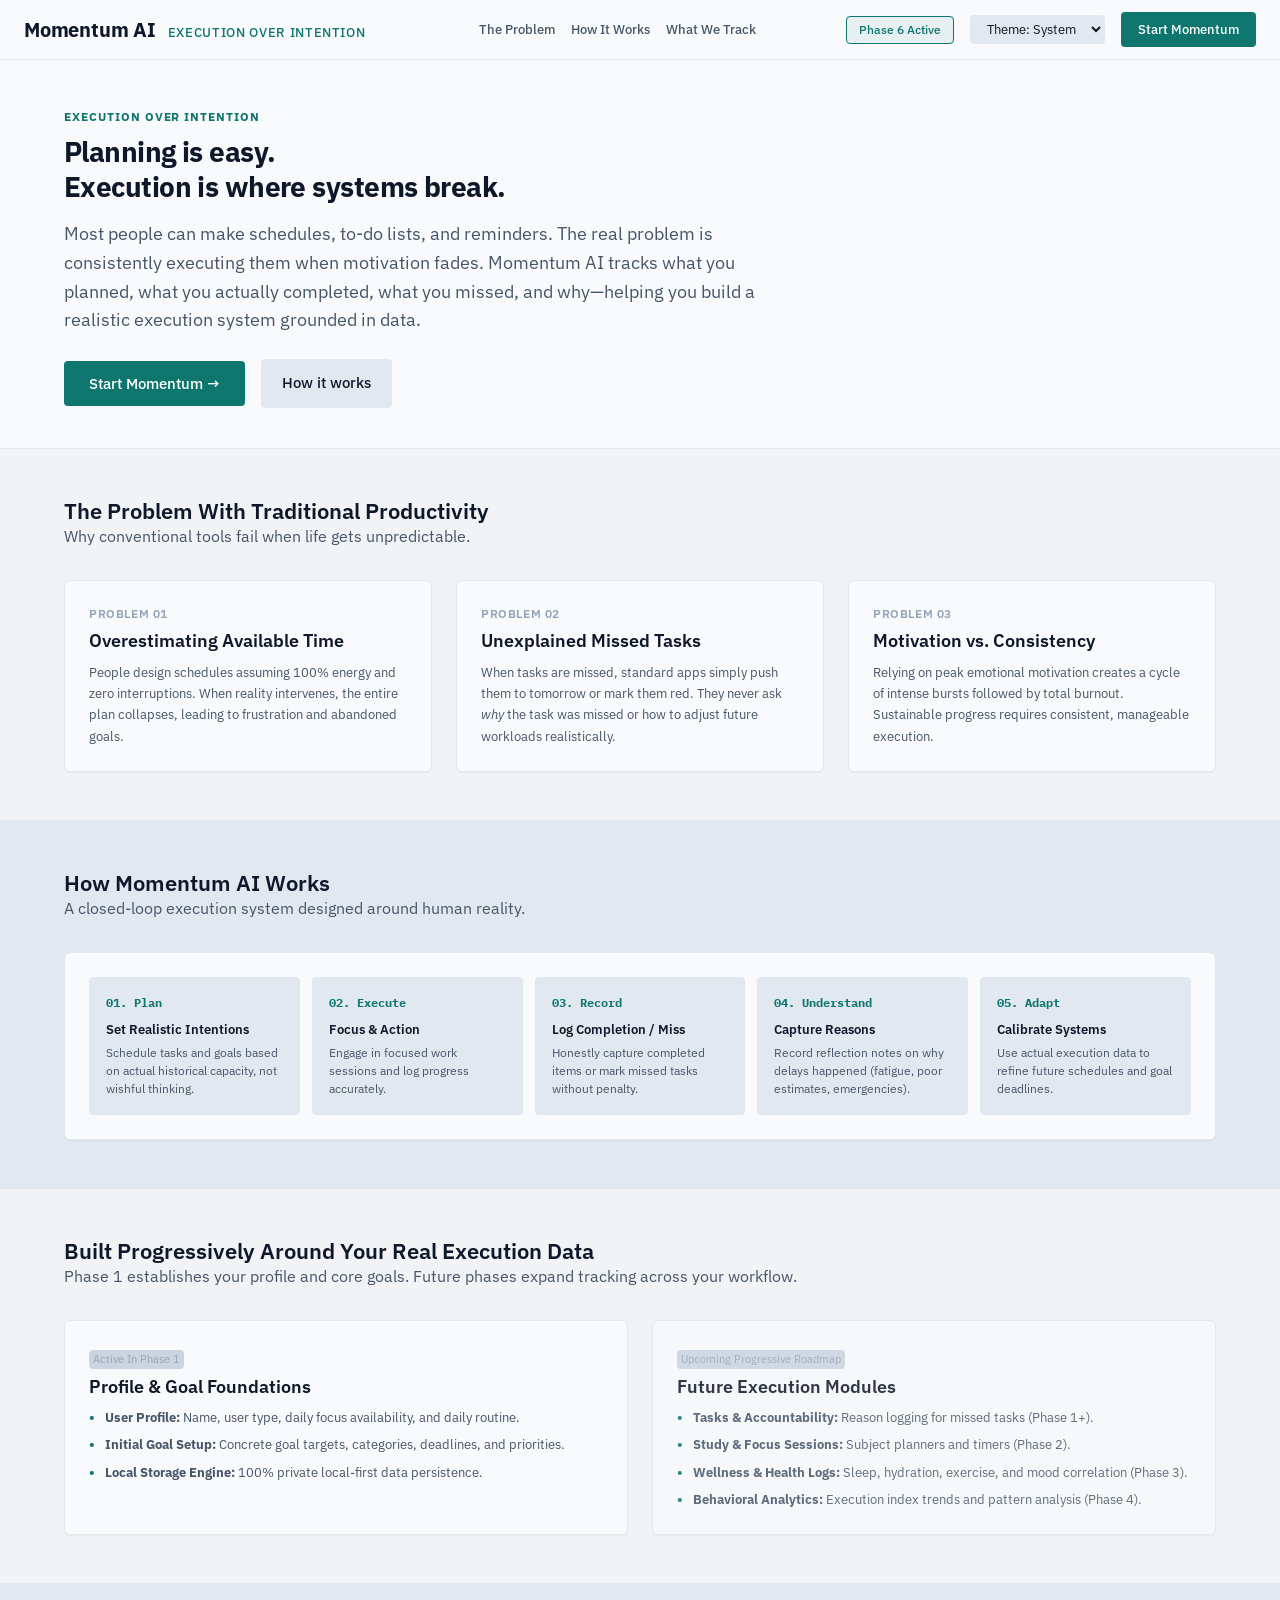
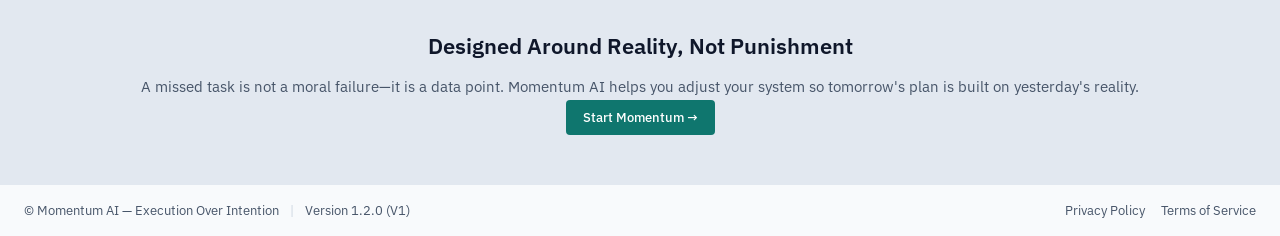
==== commit b104a75c: "Update app files and add test suite" ====
--- a/index.html
+++ b/index.html
@@ -453,14 +453,15 @@
                 <nav class="app-nav" aria-label="Main Navigation">
                     <ul class="nav-list">
                         <li><button class="nav-btn active" data-view="dashboard" aria-current="page">Dashboard</button></li>
-                        <li><button class="nav-btn" data-view="tasks" data-phase="3">Tasks <span class="nav-tag">Phase 3</span></button></li>
-                        <li><button class="nav-btn" data-view="foundation">System Foundation</button></li>
-                        <li><button class="nav-btn" data-view="today" data-phase="3">Today <span class="nav-tag">Phase 3</span></button></li>
-                        <li><button class="nav-btn" data-view="study" data-phase="6">Study <span class="nav-tag">Phase 6</span></button></li>
-                        <li><button class="nav-btn" data-view="wellness" data-phase="8">Wellness <span class="nav-tag">Phase 8</span></button></li>
-                        <li><button class="nav-btn" data-view="analytics" data-phase="11">Analytics <span class="nav-tag">Phase 11</span></button></li>
-                        <li><button class="nav-btn" data-view="aicoach" data-phase="9">AI Coach <span class="nav-tag">Phase 9</span></button></li>
-                        <li><button class="nav-btn" data-view="settings" data-phase="13">Settings <span class="nav-tag">Phase 13</span></button></li>
+                        <li><button class="nav-btn" data-view="tasks">Tasks</button></li>
+                        <li><button class="nav-btn" data-view="today">Today</button></li>
+                        <li><button class="nav-btn" data-view="study">Study</button></li>
+                        <li><button class="nav-btn" data-view="wellness">Wellness</button></li>
+                        <li><button class="nav-btn" data-view="aicoach">AI Coach</button></li>
+                        <li><button class="nav-btn" data-view="reminders">Reminders</button></li>
+                        <li><button class="nav-btn" data-view="analytics">Analytics</button></li>
+                        <li><button class="nav-btn" data-view="settings">Settings</button></li>
+                        <li><button class="nav-btn" data-view="foundation">Foundation</button></li>
                     </ul>
                 </nav>
 
@@ -824,9 +825,10 @@
                         <nav class="study-subnav" aria-label="Student Mode Sections">
                             <button class="study-nav-btn active" data-study-tab="timetable" aria-selected="true">Timetable</button>
                             <button class="study-nav-btn" data-study-tab="overview" aria-selected="false">Overview</button>
-                            <button class="study-nav-btn" data-study-tab="subjects" aria-selected="false">Subjects <span class="nav-tag">Phase 6+</span></button>
-                            <button class="study-nav-btn" data-study-tab="sessions" aria-selected="false">Study Sessions <span class="nav-tag">Phase 6+</span></button>
-                            <button class="study-nav-btn" data-study-tab="tests" aria-selected="false">Mock Tests <span class="nav-tag">Phase 6+</span></button>
+                            <button class="study-nav-btn" data-study-tab="planner" aria-selected="false">Study Planner</button>
+                            <button class="study-nav-btn" data-study-tab="subjects" aria-selected="false">Subjects &amp; Chapters</button>
+                            <button class="study-nav-btn" data-study-tab="sessions" aria-selected="false">Study Sessions</button>
+                            <button class="study-nav-btn" data-study-tab="tests" aria-selected="false">Mock Tests</button>
                         </nav>
 
                         <!-- ---- TAB: TIMETABLE ---- -->
@@ -926,30 +928,634 @@
                             </section>
                         </div>
 
-                        <!-- ---- TAB: SUBJECTS (placeholder) ---- -->
+                        <!-- ---- TAB: STUDY PLANNER (PHASE 7) ---- -->
+                        <div id="study-tab-planner" class="study-tab-panel hidden">
+                            <section class="card section-spacing">
+                                <div class="flex-header mb-md">
+                                    <div>
+                                        <h2 class="heading-subheading">Realistic Study Planner</h2>
+                                        <p class="text-secondary text-small">Calculates realistic study sessions fitted around classes and commitments.</p>
+                                    </div>
+                                    <div class="btn-group">
+                                        <button id="btn-planner-generate" class="btn btn-primary">Generate Plan</button>
+                                        <button id="btn-planner-regenerate" class="btn btn-secondary">Regenerate Day</button>
+                                    </div>
+                                </div>
+
+                                <div class="grid grid-3 gap-md mb-md">
+                                    <div class="form-group">
+                                        <label for="planner-input-date" class="form-label">Planning Date</label>
+                                        <input type="date" id="planner-input-date" class="form-input">
+                                    </div>
+                                    <div class="form-group">
+                                        <label for="planner-input-target-hours" class="form-label">Daily Target (Hours)</label>
+                                        <input type="number" id="planner-input-target-hours" class="form-input" min="0.5" max="12" step="0.5" value="3.5">
+                                    </div>
+                                    <div class="form-group">
+                                        <label for="planner-input-session-len" class="form-label">Preferred Session (Mins)</label>
+                                        <select id="planner-input-session-len" class="form-input">
+                                            <option value="45">45 minutes</option>
+                                            <option value="60" selected>60 minutes</option>
+                                            <option value="90">90 minutes</option>
+                                            <option value="120">120 minutes</option>
+                                        </select>
+                                    </div>
+                                </div>
+
+                                <div class="card-subtext mb-md" id="planner-constraints-summary">
+                                    <!-- Constraints & free window analysis populated here -->
+                                </div>
+                            </section>
+
+                            <!-- Planned Sessions List -->
+                            <section class="card section-spacing">
+                                <div class="flex-header mb-md">
+                                    <div>
+                                        <h3 class="heading-subheading" id="planner-schedule-heading">Planned Study Sessions</h3>
+                                        <p class="text-secondary text-small" id="planner-schedule-subheading">Every session is explainable and verified against schedule constraints.</p>
+                                    </div>
+                                    <button id="btn-planner-apply-tasks" class="btn btn-secondary">Apply to Tasks</button>
+                                </div>
+
+                                <div id="planner-sessions-container" class="planner-sessions-list">
+                                    <!-- Populated dynamically via script.js -->
+                                </div>
+                            </section>
+                        </div>
+
+                        <!-- ---- TAB: SUBJECTS & CHAPTERS ---- -->
                         <div id="study-tab-subjects" class="study-tab-panel hidden">
-                            <div class="empty-state">
-                                <div class="empty-title">Subjects</div>
-                                <p class="empty-description">Subject management will be available in a future update.</p>
-                            </div>
-                        </div>
-
-                        <!-- ---- TAB: STUDY SESSIONS (placeholder) ---- -->
+                            <section class="card section-spacing">
+                                <div class="flex-header mb-md">
+                                    <div>
+                                        <h2 class="heading-subheading">Academic Subjects &amp; Chapters</h2>
+                                        <p class="text-secondary text-small">Manage your curriculum, syllabus progress, and chapter completion status.</p>
+                                    </div>
+                                    <button id="btn-add-subject" class="btn btn-primary">+ Add Subject</button>
+                                </div>
+
+                                <div id="subjects-container" class="grid grid-2 gap-md">
+                                    <!-- Populated dynamically -->
+                                </div>
+                            </section>
+                        </div>
+
+                        <!-- ---- TAB: STUDY SESSIONS ---- -->
                         <div id="study-tab-sessions" class="study-tab-panel hidden">
-                            <div class="empty-state">
-                                <div class="empty-title">Study Sessions</div>
-                                <p class="empty-description">Session logging will be available in a future update.</p>
-                            </div>
-                        </div>
-
-                        <!-- ---- TAB: MOCK TESTS (placeholder) ---- -->
+                            <section class="card section-spacing">
+                                <div class="flex-header mb-md">
+                                    <div>
+                                        <h2 class="heading-subheading">Logged Study Sessions</h2>
+                                        <p class="text-secondary text-small">Actual completed study time, questions practiced, and focus notes.</p>
+                                    </div>
+                                    <button id="btn-log-session" class="btn btn-primary">+ Log Study Session</button>
+                                </div>
+
+                                <div class="grid grid-4 gap-md mb-md">
+                                    <article class="card">
+                                        <div class="card-caption">Total Study Hours</div>
+                                        <div class="card-value" id="stat-study-total-hours">0.0h</div>
+                                        <div class="card-subtext">Completed sessions</div>
+                                    </article>
+                                    <article class="card">
+                                        <div class="card-caption">Total Sessions</div>
+                                        <div class="card-value" id="stat-study-total-sessions">0</div>
+                                        <div class="card-subtext">Logged to date</div>
+                                    </article>
+                                    <article class="card">
+                                        <div class="card-caption">Questions Practiced</div>
+                                        <div class="card-value" id="stat-study-questions">0</div>
+                                        <div class="card-subtext">Total solved</div>
+                                    </article>
+                                    <article class="card">
+                                        <div class="card-caption">Average Accuracy</div>
+                                        <div class="card-value" id="stat-study-accuracy">—</div>
+                                        <div class="card-subtext">Where recorded</div>
+                                    </article>
+                                </div>
+
+                                <div id="study-sessions-list-container" class="study-sessions-list">
+                                    <!-- Populated dynamically -->
+                                </div>
+                            </section>
+                        </div>
+
+                        <!-- ---- TAB: MOCK TESTS ---- -->
                         <div id="study-tab-tests" class="study-tab-panel hidden">
-                            <div class="empty-state">
-                                <div class="empty-title">Mock Tests</div>
-                                <p class="empty-description">Mock test tracking will be available in a future update.</p>
-                            </div>
-                        </div>
-
+                            <section class="card section-spacing">
+                                <div class="flex-header mb-md">
+                                    <div>
+                                        <h2 class="heading-subheading">Mock Tests &amp; Practice Exams</h2>
+                                        <p class="text-secondary text-small">Track mock test scores, question counts, and diagnostic performance.</p>
+                                    </div>
+                                    <button id="btn-log-mock-test" class="btn btn-primary">+ Log Mock Test</button>
+                                </div>
+
+                                <div id="mock-tests-list-container" class="mock-tests-list">
+                                    <!-- Populated dynamically -->
+                                </div>
+                            </section>
+                        </div>
+
+                    </section>
+
+                    <!-- ====================================================================
+                         PHASE 8 — HEALTH & HABITS VIEW
+                         ==================================================================== -->
+                    <section id="view-wellness" class="view-panel hidden" aria-label="Health and Habits">
+                        <div class="panel-header section-spacing">
+                            <div>
+                                <h1 class="heading-display">Health &amp; Habits</h1>
+                                <p class="text-secondary body-text mt-xs">Track daily habits, sleep rhythm, hydration, physical activity, and focus state.</p>
+                            </div>
+                        </div>
+
+                        <!-- Medical Disclaimer -->
+                        <div class="alert alert-warning mb-md" role="note">
+                            <strong>Personal Wellness Tracking:</strong> Momentum AI is not a medical device, diagnosis tool, or clinical system. It does not provide health predictions or medical treatments.
+                        </div>
+
+                        <!-- Wellness Sub-Navigation -->
+                        <nav class="study-subnav" aria-label="Wellness Domains">
+                            <button class="wellness-nav-btn active" data-wellness-tab="habits" aria-selected="true">Habits</button>
+                            <button class="wellness-nav-btn" data-wellness-tab="sleep" aria-selected="false">Sleep</button>
+                            <button class="wellness-nav-btn" data-wellness-tab="water" aria-selected="false">Water</button>
+                            <button class="wellness-nav-btn" data-wellness-tab="exercise" aria-selected="false">Exercise</button>
+                            <button class="wellness-nav-btn" data-wellness-tab="mood" aria-selected="false">Mood &amp; Energy</button>
+                        </nav>
+
+                        <!-- Tab: Habits -->
+                        <div id="wellness-tab-habits" class="wellness-tab-panel">
+                            <section class="card section-spacing">
+                                <div class="flex-header mb-md">
+                                    <div>
+                                        <h2 class="heading-subheading">Daily Habits</h2>
+                                        <p class="text-secondary text-small">Build consistency through uninterrupted execution.</p>
+                                    </div>
+                                    <button id="btn-add-habit" class="btn btn-primary">+ Add Habit</button>
+                                </div>
+                                <div id="habits-list-container" class="habits-grid">
+                                    <!-- Populated dynamically -->
+                                </div>
+                            </section>
+                        </div>
+
+                        <!-- Tab: Sleep -->
+                        <div id="wellness-tab-sleep" class="wellness-tab-panel hidden">
+                            <section class="card section-spacing">
+                                <div class="flex-header mb-md">
+                                    <div>
+                                        <h2 class="heading-subheading">Sleep Log</h2>
+                                        <p class="text-secondary text-small">Track bedtime, wake time, and sleep duration consistency.</p>
+                                    </div>
+                                    <button id="btn-log-sleep" class="btn btn-primary">+ Log Sleep</button>
+                                </div>
+                                <div class="grid grid-3 gap-md mb-md">
+                                    <article class="card">
+                                        <div class="card-caption">Average Sleep</div>
+                                        <div class="card-value" id="stat-sleep-avg">—</div>
+                                        <div class="card-subtext">Across logged nights</div>
+                                    </article>
+                                    <article class="card">
+                                        <div class="card-caption">Latest Bedtime</div>
+                                        <div class="card-value" id="stat-sleep-last-bed">—</div>
+                                        <div class="card-subtext">Last recorded night</div>
+                                    </article>
+                                    <article class="card">
+                                        <div class="card-caption">Latest Wake Time</div>
+                                        <div class="card-value" id="stat-sleep-last-wake">—</div>
+                                        <div class="card-subtext">Last recorded morning</div>
+                                    </article>
+                                </div>
+                                <div id="sleep-logs-container" class="table-container">
+                                    <!-- Populated dynamically -->
+                                </div>
+                            </section>
+                        </div>
+
+                        <!-- Tab: Water -->
+                        <div id="wellness-tab-water" class="wellness-tab-panel hidden">
+                            <section class="card section-spacing">
+                                <div class="flex-header mb-md">
+                                    <div>
+                                        <h2 class="heading-subheading">Hydration Tracker</h2>
+                                        <p class="text-secondary text-small">Daily water consumption versus your defined target.</p>
+                                    </div>
+                                    <div class="btn-group">
+                                        <button id="btn-water-add-250" class="btn btn-secondary">+250 ml</button>
+                                        <button id="btn-water-add-500" class="btn btn-primary">+500 ml</button>
+                                    </div>
+                                </div>
+                                <div class="card section-spacing">
+                                    <div class="flex-header mb-xs">
+                                        <span class="card-caption">Today&#8217;s Intake</span>
+                                        <span class="body-text text-secondary" id="water-progress-text">0 / 2500 ml</span>
+                                    </div>
+                                    <div class="progress-bar-track mb-md">
+                                        <div id="water-progress-fill" class="progress-bar-fill" style="width: 0%;"></div>
+                                    </div>
+                                    <div class="flex-header">
+                                        <div class="form-group" style="margin-bottom:0; max-width:200px;">
+                                            <label for="water-target-input" class="form-label text-small">Daily Target (ml)</label>
+                                            <input type="number" id="water-target-input" class="form-input" min="1000" max="6000" step="250" value="2500">
+                                        </div>
+                                        <button id="btn-water-reset-today" class="btn btn-secondary">Reset Today</button>
+                                    </div>
+                                </div>
+                                <div id="water-logs-history" class="table-container mt-md">
+                                    <!-- History -->
+                                </div>
+                            </section>
+                        </div>
+
+                        <!-- Tab: Exercise -->
+                        <div id="wellness-tab-exercise" class="wellness-tab-panel hidden">
+                            <section class="card section-spacing">
+                                <div class="flex-header mb-md">
+                                    <div>
+                                        <h2 class="heading-subheading">Exercise &amp; Activity</h2>
+                                        <p class="text-secondary text-small">Record physical sessions, durations, and intensity levels.</p>
+                                    </div>
+                                    <button id="btn-log-exercise" class="btn btn-primary">+ Log Activity</button>
+                                </div>
+                                <div id="exercise-logs-container" class="table-container">
+                                    <!-- Populated dynamically -->
+                                </div>
+                            </section>
+                        </div>
+
+                        <!-- Tab: Mood & Energy -->
+                        <div id="wellness-tab-mood" class="wellness-tab-panel hidden">
+                            <section class="card section-spacing">
+                                <div class="flex-header mb-md">
+                                    <div>
+                                        <h2 class="heading-subheading">Mood &amp; Energy Check-in</h2>
+                                        <p class="text-secondary text-small">Daily mental focus and subjective energy tracking.</p>
+                                    </div>
+                                    <button id="btn-log-mood" class="btn btn-primary">+ Log Check-in</button>
+                                </div>
+                                <div id="mood-logs-container" class="table-container">
+                                    <!-- Populated dynamically -->
+                                </div>
+                            </section>
+                        </div>
+                    </section>
+
+                    <!-- ====================================================================
+                         PHASE 9 — RULE-BASED AI COACH VIEW
+                         ==================================================================== -->
+                    <section id="view-aicoach" class="view-panel hidden" aria-label="AI Coach">
+                        <div class="panel-header section-spacing">
+                            <div>
+                                <h1 class="heading-display">AI Coach V1</h1>
+                                <p class="text-secondary body-text mt-xs">Rule-based analytical observations derived strictly from your recorded actions.</p>
+                            </div>
+                            <button id="btn-refresh-aicoach" class="btn btn-secondary">Re-evaluate Patterns</button>
+                        </div>
+
+                        <!-- Data Sufficiency Banner -->
+                        <section class="card section-spacing" id="aicoach-status-card">
+                            <div class="flex-header">
+                                <div>
+                                    <span class="card-caption">Analysis Engine Status</span>
+                                    <h2 class="heading-subheading mt-xs" id="aicoach-data-sufficiency-title">Evaluating activity logs...</h2>
+                                    <p class="text-secondary text-small mt-xs" id="aicoach-data-sufficiency-desc">
+                                        Rule evaluations operate exclusively on verified local records with zero external API calls.
+                                    </p>
+                                </div>
+                                <span class="nav-tag" id="aicoach-rules-triggered-badge">0 rules active</span>
+                            </div>
+                        </section>
+
+                        <!-- Schedule Conflicts & Overload Alerts -->
+                        <section class="card section-spacing" id="aicoach-conflicts-section">
+                            <h2 class="heading-subheading mb-sm">Schedule Conflicts &amp; Overloads</h2>
+                            <div id="aicoach-conflicts-container">
+                                <!-- Populated dynamically -->
+                            </div>
+                        </section>
+
+                        <!-- Factual Behavioral Patterns -->
+                        <section class="card section-spacing" id="aicoach-patterns-section">
+                            <h2 class="heading-subheading mb-sm">Observed Execution Patterns</h2>
+                            <p class="text-secondary text-small mb-md">Empirical patterns identified from completion history and missed task reasons.</p>
+                            <div id="aicoach-patterns-container" class="grid grid-2 gap-md">
+                                <!-- Populated dynamically -->
+                            </div>
+                        </section>
+
+                        <!-- Practical Adjustments -->
+                        <section class="card section-spacing" id="aicoach-adjustments-section">
+                            <h2 class="heading-subheading mb-sm">Practical Adjustments</h2>
+                            <p class="text-secondary text-small mb-md">Actionable schedule and target refinements to restore execution consistency.</p>
+                            <div id="aicoach-adjustments-container">
+                                <!-- Populated dynamically -->
+                            </div>
+                        </section>
+                    </section>
+
+                    <!-- ====================================================================
+                         PHASE 10 — REMINDERS VIEW
+                         ==================================================================== -->
+                    <section id="view-reminders" class="view-panel hidden" aria-label="Reminders">
+                        <div class="panel-header section-spacing">
+                            <div>
+                                <h1 class="heading-display">Reminders</h1>
+                                <p class="text-secondary body-text mt-xs">Local alert triggers connected to tasks, goals, and accountability.</p>
+                            </div>
+                            <button id="btn-add-reminder" class="btn btn-primary">+ Add Reminder</button>
+                        </div>
+
+                        <!-- Browser Permission Status Card -->
+                        <section class="card section-spacing" id="reminder-permission-card">
+                            <div class="flex-header">
+                                <div>
+                                    <h2 class="heading-subheading">Browser Notification Permission</h2>
+                                    <p class="text-secondary text-small" id="reminder-permission-status-text">
+                                        Browser notifications allow alerts when this tab is running.
+                                    </p>
+                                </div>
+                                <button id="btn-request-notification-perm" class="btn btn-secondary">Enable Notifications</button>
+                            </div>
+                        </section>
+
+                        <!-- Category Filter Bar -->
+                        <div class="tt-day-tabs mb-md" id="reminder-category-filters" role="tablist" aria-label="Reminder Categories">
+                            <button class="tt-day-btn active" data-category="all">All</button>
+                            <button class="tt-day-btn" data-category="study">Study</button>
+                            <button class="tt-day-btn" data-category="work">Work</button>
+                            <button class="tt-day-btn" data-category="water">Water</button>
+                            <button class="tt-day-btn" data-category="sleep">Sleep</button>
+                            <button class="tt-day-btn" data-category="exercise">Exercise</button>
+                            <button class="tt-day-btn" data-category="meals">Meals</button>
+                            <button class="tt-day-btn" data-category="personal">Personal</button>
+                            <button class="tt-day-btn" data-category="other">Other</button>
+                        </div>
+
+                        <!-- Scheduled Reminders List -->
+                        <section class="card section-spacing">
+                            <div class="flex-header mb-md">
+                                <h2 class="heading-subheading">Scheduled Reminders</h2>
+                                <span class="nav-tag" id="reminders-count-badge">0 active</span>
+                            </div>
+                            <div id="reminders-list-container" class="reminders-list">
+                                <!-- Populated dynamically -->
+                            </div>
+                        </section>
+                    </section>
+
+                    <!-- ====================================================================
+                         PHASE 11 & 12 — ANALYTICS & PRODUCTIVITY SCORE VIEW
+                         ==================================================================== -->
+                    <section id="view-analytics" class="view-panel hidden" aria-label="Analytics and Productivity Score">
+                        <div class="panel-header section-spacing">
+                            <div>
+                                <h1 class="heading-display">Analytics &amp; Productivity Score</h1>
+                                <p class="text-secondary body-text mt-xs">Descriptive analysis and weighted execution scoring based on actual logs.</p>
+                            </div>
+                            <!-- Time Scope Switcher -->
+                            <div class="btn-group" role="group" aria-label="Analytics Time Scope">
+                                <button class="btn btn-secondary analytics-scope-btn" data-scope="today">Today</button>
+                                <button class="btn btn-primary analytics-scope-btn" data-scope="7days">7 Days</button>
+                                <button class="btn btn-secondary analytics-scope-btn" data-scope="30days">30 Days</button>
+                                <button class="btn btn-secondary analytics-scope-btn" data-scope="all">All Time</button>
+                            </div>
+                        </div>
+
+                        <!-- Phase 12 Productivity Score Card -->
+                        <section class="card section-spacing" id="analytics-score-card">
+                            <div class="flex-header mb-sm">
+                                <div>
+                                    <span class="card-caption">Momentum Productivity Score</span>
+                                    <div class="score-display-wrapper mt-xs">
+                                        <span class="score-large-number" id="analytics-score-val">—</span>
+                                        <span class="score-scale text-secondary">/ 100</span>
+                                    </div>
+                                </div>
+                                <div class="nav-tag" id="analytics-score-period-text">7 Days Scope</div>
+                            </div>
+                            <p class="text-secondary text-small mb-md" id="analytics-score-formula-explanation">
+                                Formula: Score = (Task Completion × 0.35) + (Study Target × 0.35) + (Habit Consistency × 0.20) + (Planning Consistency × 0.10).
+                            </p>
+                            <div class="grid grid-4 gap-md" id="score-components-grid">
+                                <article class="card">
+                                    <div class="card-caption">Tasks (35%)</div>
+                                    <div class="card-value" id="score-comp-task">—</div>
+                                    <div class="card-subtext" id="score-comp-task-sub">0.0 / 35 pts</div>
+                                </article>
+                                <article class="card">
+                                    <div class="card-caption">Study Target (35%)</div>
+                                    <div class="card-value" id="score-comp-study">—</div>
+                                    <div class="card-subtext" id="score-comp-study-sub">0.0 / 35 pts</div>
+                                </article>
+                                <article class="card">
+                                    <div class="card-caption">Habits (20%)</div>
+                                    <div class="card-value" id="score-comp-habit">—</div>
+                                    <div class="card-subtext" id="score-comp-habit-sub">0.0 / 20 pts</div>
+                                </article>
+                                <article class="card">
+                                    <div class="card-caption">Planning (10%)</div>
+                                    <div class="card-value" id="score-comp-plan">—</div>
+                                    <div class="card-subtext" id="score-comp-plan-sub">0.0 / 10 pts</div>
+                                </article>
+                            </div>
+                        </section>
+
+                        <!-- Key Metrics Summary Grid -->
+                        <section class="grid grid-4 gap-md section-spacing">
+                            <article class="card">
+                                <div class="card-caption">Tasks Completed</div>
+                                <div class="card-value" id="analytics-tasks-rate">—</div>
+                                <div class="card-subtext" id="analytics-tasks-detail">0 of 0 planned</div>
+                            </article>
+                            <article class="card">
+                                <div class="card-caption">Study Time Logged</div>
+                                <div class="card-value" id="analytics-study-hours">—</div>
+                                <div class="card-subtext" id="analytics-study-detail">0 sessions</div>
+                            </article>
+                            <article class="card">
+                                <div class="card-caption">Habit Consistency</div>
+                                <div class="card-value" id="analytics-habits-rate">—</div>
+                                <div class="card-subtext" id="analytics-habits-detail">0 completions</div>
+                            </article>
+                            <article class="card">
+                                <div class="card-caption">Average Sleep</div>
+                                <div class="card-value" id="analytics-sleep-avg">—</div>
+                                <div class="card-subtext" id="analytics-sleep-detail">0 logged nights</div>
+                            </article>
+                        </section>
+
+                        <!-- Charts & Breakdown Section -->
+                        <div class="grid grid-2 gap-lg section-spacing">
+                            <!-- Planning vs Execution Card -->
+                            <article class="card">
+                                <h2 class="heading-subheading mb-sm">Planned vs. Executed Hours</h2>
+                                <p class="text-secondary text-small mb-md">Comparison of scheduled commitment versus verified completion.</p>
+                                <div class="chart-wrapper" id="chart-plan-vs-actual-container">
+                                    <canvas id="canvas-plan-vs-actual" width="400" height="200" aria-label="Planned versus executed chart"></canvas>
+                                </div>
+                                <div class="card-subtext mt-sm" id="chart-plan-summary"></div>
+                            </article>
+
+                            <!-- Missed Reasons Breakdown Card -->
+                            <article class="card">
+                                <h2 class="heading-subheading mb-sm">Missed Tasks by Reason</h2>
+                                <p class="text-secondary text-small mb-md">Accountability breakdown of why tasks were not completed.</p>
+                                <div id="analytics-missed-reasons-container" class="table-container">
+                                    <!-- Table of reasons populated dynamically -->
+                                </div>
+                            </article>
+                        </div>
+
+                        <!-- Day-of-Week Pattern & Wellness Correlation -->
+                        <div class="grid grid-2 gap-lg section-spacing">
+                            <article class="card">
+                                <h2 class="heading-subheading mb-sm">Execution by Day of Week</h2>
+                                <div class="chart-wrapper" id="chart-weekday-container">
+                                    <canvas id="canvas-weekday-completion" width="400" height="180" aria-label="Weekday completion chart"></canvas>
+                                </div>
+                            </article>
+
+                            <article class="card">
+                                <h2 class="heading-subheading mb-sm">Hydration &amp; Exercise Summary</h2>
+                                <div class="table-container" id="analytics-wellness-summary-container">
+                                    <!-- Populated dynamically -->
+                                </div>
+                            </article>
+                        </div>
+                    </section>
+
+                    <!-- ====================================================================
+                         PHASE 13 — SETTINGS VIEW
+                         ==================================================================== -->
+                    <section id="view-settings" class="view-panel hidden" aria-label="Settings">
+                        <div class="panel-header section-spacing">
+                            <div>
+                                <h1 class="heading-display">Settings</h1>
+                                <p class="text-secondary body-text mt-xs">Manage profile, routine, academic parameters, appearance, and local storage data.</p>
+                            </div>
+                        </div>
+
+                        <!-- Profile Section -->
+                        <section class="card section-spacing">
+                            <h2 class="heading-subheading mb-sm">Profile &amp; Routine</h2>
+                            <form id="form-settings-profile" novalidate>
+                                <div class="grid grid-2 gap-md mb-md">
+                                    <div class="form-group">
+                                        <label for="settings-input-name" class="form-label">Full Name</label>
+                                        <input type="text" id="settings-input-name" class="form-input" maxlength="60">
+                                    </div>
+                                    <div class="form-group">
+                                        <label for="settings-input-usertype" class="form-label">Primary Role</label>
+                                        <select id="settings-input-usertype" class="form-input">
+                                            <option value="student">Student</option>
+                                            <option value="worker">Working Professional</option>
+                                        </select>
+                                    </div>
+                                </div>
+                                <div class="grid grid-3 gap-md mb-md">
+                                    <div class="form-group">
+                                        <label for="settings-input-waketime" class="form-label">Wake Time</label>
+                                        <input type="time" id="settings-input-waketime" class="form-input">
+                                    </div>
+                                    <div class="form-group">
+                                        <label for="settings-input-sleeptime" class="form-label">Sleep Time</label>
+                                        <input type="time" id="settings-input-sleeptime" class="form-input">
+                                    </div>
+                                    <div class="form-group">
+                                        <label for="settings-input-focus" class="form-label">Peak Focus Period</label>
+                                        <select id="settings-input-focus" class="form-input">
+                                            <option value="Morning">Morning</option>
+                                            <option value="Afternoon">Afternoon</option>
+                                            <option value="Evening">Evening</option>
+                                            <option value="Night">Night</option>
+                                        </select>
+                                    </div>
+                                </div>
+                                <button type="submit" class="btn btn-primary">Save Profile Settings</button>
+                            </form>
+                        </section>
+
+                        <!-- Academic Profile Section -->
+                        <section class="card section-spacing">
+                            <h2 class="heading-subheading mb-sm">Academic Parameters</h2>
+                            <form id="form-settings-academic" novalidate>
+                                <div class="grid grid-2 gap-md mb-md">
+                                    <div class="form-group">
+                                        <label for="settings-input-target-exam" class="form-label">Target Exam / Goal</label>
+                                        <input type="text" id="settings-input-target-exam" class="form-input" placeholder="e.g. B.Tech Semester 1">
+                                    </div>
+                                    <div class="form-group">
+                                        <label for="settings-input-exam-date" class="form-label">Target Exam Date</label>
+                                        <input type="date" id="settings-input-exam-date" class="form-input">
+                                    </div>
+                                </div>
+                                <div class="grid grid-2 gap-md mb-md">
+                                    <div class="form-group">
+                                        <label for="settings-input-daily-study-target" class="form-label">Daily Study Target (Hours)</label>
+                                        <input type="number" id="settings-input-daily-study-target" class="form-input" min="0.5" max="14" step="0.5" value="3.5">
+                                    </div>
+                                    <div class="form-group">
+                                        <label for="settings-input-session-len" class="form-label">Default Session Length (Mins)</label>
+                                        <select id="settings-input-session-len" class="form-input">
+                                            <option value="45">45 minutes</option>
+                                            <option value="60">60 minutes</option>
+                                            <option value="90">90 minutes</option>
+                                        </select>
+                                    </div>
+                                </div>
+                                <button type="submit" class="btn btn-primary">Save Academic Settings</button>
+                            </form>
+                        </section>
+
+                        <!-- Appearance Section -->
+                        <section class="card section-spacing">
+                            <h2 class="heading-subheading mb-sm">Appearance &amp; Accessibility</h2>
+                            <div class="grid grid-2 gap-md mb-md">
+                                <div class="form-group">
+                                    <label for="settings-select-theme" class="form-label">Theme</label>
+                                    <select id="settings-select-theme" class="form-input">
+                                        <option value="system">System Default</option>
+                                        <option value="dark">Dark Theme</option>
+                                        <option value="light">Light Theme</option>
+                                    </select>
+                                </div>
+                                <div class="form-group">
+                                    <label for="settings-toggle-reduced-motion" class="form-label">Reduced Motion</label>
+                                    <select id="settings-toggle-reduced-motion" class="form-input">
+                                        <option value="false">Standard Transitions</option>
+                                        <option value="true">Reduced Motion (Accessible)</option>
+                                    </select>
+                                </div>
+                            </div>
+                        </section>
+
+                        <!-- Data Management Section -->
+                        <section class="card section-spacing">
+                            <h2 class="heading-subheading mb-sm">Data Management &amp; Persistence</h2>
+                            <p class="text-secondary text-small mb-md">
+                                All Momentum AI data resides exclusively on this device in LocalStorage.
+                            </p>
+                            <div class="btn-group mb-md">
+                                <button id="btn-settings-export-json" class="btn btn-secondary">Export State JSON</button>
+                                <label class="btn btn-secondary" for="input-settings-import-json" style="cursor: pointer;">Import State JSON</label>
+                                <input type="file" id="input-settings-import-json" accept=".json" class="hidden">
+                                <button id="btn-settings-reset-onboarding" class="btn btn-secondary">Reset Onboarding</button>
+                                <button id="btn-settings-clear-data" class="btn btn-danger">Clear All Data</button>
+                            </div>
+                        </section>
+
+                        <!-- Privacy & Legal Section -->
+                        <section class="card section-spacing">
+                            <h2 class="heading-subheading mb-sm">Privacy &amp; Terms</h2>
+                            <p class="text-secondary text-small mb-md">
+                                Momentum AI does not send your data to external cloud servers, AI LLM endpoints, or advertising networks.
+                            </p>
+                            <div class="flex-header">
+                                <a href="privacy.html" class="btn btn-secondary">Read Privacy Policy</a>
+                                <a href="terms.html" class="btn btn-secondary">Read Terms of Service</a>
+                            </div>
+                        </section>
                     </section>
 
                 </main>
@@ -1073,7 +1679,7 @@
             <div class="footer-left">
                 <span>&copy; Momentum AI — Execution Over Intention</span>
                 <span class="footer-separator">|</span>
-                <span>Version 1.1.0 (Phase 6)</span>
+                <span>Version 1.2.0 (V1)</span>
             </div>
             <div class="footer-links">
                 <a href="privacy.html" class="footer-link">Privacy Policy</a>
@@ -1203,6 +1809,449 @@
         </div>
     </div>
 
+    <!-- ====================================================================
+         PHASE 7 STUDY PLANNER MODAL
+         ==================================================================== -->
+    <div id="modal-planner-session-edit" class="modal-backdrop hidden" role="dialog" aria-modal="true" aria-labelledby="modal-planner-edit-title">
+        <div class="modal-card">
+            <div class="modal-header">
+                <h3 class="heading-heading" id="modal-planner-edit-title">Edit Planned Session</h3>
+                <button type="button" id="btn-planner-edit-close" class="btn-close" aria-label="Close modal">&times;</button>
+            </div>
+            <form id="form-planner-session-edit" class="modal-body" novalidate>
+                <input type="hidden" id="planner-edit-input-id" value="">
+                <div class="form-group mb-md">
+                    <label for="planner-edit-input-subject" class="form-label">Subject <span class="text-danger">*</span></label>
+                    <select id="planner-edit-input-subject" class="form-input" required></select>
+                </div>
+                <div class="form-group mb-md">
+                    <label for="planner-edit-input-chapter" class="form-label">Chapter</label>
+                    <select id="planner-edit-input-chapter" class="form-input"></select>
+                </div>
+                <div class="grid grid-2 gap-md mb-md">
+                    <div class="form-group">
+                        <label for="planner-edit-input-start" class="form-label">Start Time <span class="text-danger">*</span></label>
+                        <input type="time" id="planner-edit-input-start" class="form-input" required>
+                    </div>
+                    <div class="form-group">
+                        <label for="planner-edit-input-end" class="form-label">End Time <span class="text-danger">*</span></label>
+                        <input type="time" id="planner-edit-input-end" class="form-input" required>
+                    </div>
+                </div>
+                <div class="form-group mb-md">
+                    <label for="planner-edit-input-reason" class="form-label">Scheduling Reason</label>
+                    <textarea id="planner-edit-input-reason" class="form-input" rows="2"></textarea>
+                </div>
+                <div class="modal-footer">
+                    <button type="button" id="btn-planner-edit-delete" class="btn btn-danger">Delete Session</button>
+                    <button type="button" id="btn-planner-edit-cancel" class="btn btn-secondary">Cancel</button>
+                    <button type="submit" class="btn btn-primary">Save Session</button>
+                </div>
+            </form>
+        </div>
+    </div>
+
+    <!-- ====================================================================
+         PHASE 6 & 7 SUBJECTS & CHAPTERS MODALS
+         ==================================================================== -->
+    <div id="modal-subject-form" class="modal-backdrop hidden" role="dialog" aria-modal="true" aria-labelledby="modal-subject-title">
+        <div class="modal-card">
+            <div class="modal-header">
+                <h3 class="heading-heading" id="modal-subject-title">Add Subject</h3>
+                <button type="button" id="btn-subject-close" class="btn-close" aria-label="Close modal">&times;</button>
+            </div>
+            <form id="form-subject" class="modal-body" novalidate>
+                <input type="hidden" id="subject-input-id" value="">
+                <div class="form-group mb-md">
+                    <label for="subject-input-name" class="form-label">Subject Name <span class="text-danger">*</span></label>
+                    <input type="text" id="subject-input-name" class="form-input" placeholder="e.g. Maths 1 - B" required>
+                    <div class="form-error hidden" id="error-subject-name">Subject name is required.</div>
+                </div>
+                <div class="grid grid-2 gap-md mb-md">
+                    <div class="form-group">
+                        <label for="subject-input-category" class="form-label">Category</label>
+                        <select id="subject-input-category" class="form-input">
+                            <option value="Engineering">Engineering</option>
+                            <option value="Science">Science</option>
+                            <option value="Mathematics">Mathematics</option>
+                            <option value="Humanities">Humanities</option>
+                            <option value="General">General</option>
+                        </select>
+                    </div>
+                    <div class="form-group">
+                        <label for="subject-input-weak" class="form-label">Needs Extra Focus?</label>
+                        <select id="subject-input-weak" class="form-input">
+                            <option value="false">Standard Priority</option>
+                            <option value="true">Weak Subject (High Priority)</option>
+                        </select>
+                    </div>
+                </div>
+                <div class="modal-footer">
+                    <button type="button" id="btn-subject-cancel" class="btn btn-secondary">Cancel</button>
+                    <button type="submit" class="btn btn-primary">Save Subject</button>
+                </div>
+            </form>
+        </div>
+    </div>
+
+    <!-- Modal: Chapter Form -->
+    <div id="modal-chapter-form" class="modal-backdrop hidden" role="dialog" aria-modal="true" aria-labelledby="modal-chapter-title">
+        <div class="modal-card">
+            <div class="modal-header">
+                <h3 class="heading-heading" id="modal-chapter-title">Add Chapter</h3>
+                <button type="button" id="btn-chapter-close" class="btn-close" aria-label="Close modal">&times;</button>
+            </div>
+            <form id="form-chapter" class="modal-body" novalidate>
+                <input type="hidden" id="chapter-input-id" value="">
+                <input type="hidden" id="chapter-input-subject-id" value="">
+                <div class="form-group mb-md">
+                    <label for="chapter-input-name" class="form-label">Chapter / Topic Title <span class="text-danger">*</span></label>
+                    <input type="text" id="chapter-input-name" class="form-input" placeholder="e.g. Differential Calculus" required>
+                </div>
+                <div class="grid grid-2 gap-md mb-md">
+                    <div class="form-group">
+                        <label for="chapter-input-status" class="form-label">Status</label>
+                        <select id="chapter-input-status" class="form-input">
+                            <option value="not_started">Not Started</option>
+                            <option value="in_progress">In Progress</option>
+                            <option value="completed">Completed</option>
+                        </select>
+                    </div>
+                    <div class="form-group">
+                        <label for="chapter-input-revisions" class="form-label">Revision Count</label>
+                        <input type="number" id="chapter-input-revisions" class="form-input" min="0" value="0">
+                    </div>
+                </div>
+                <div class="modal-footer">
+                    <button type="button" id="btn-chapter-cancel" class="btn btn-secondary">Cancel</button>
+                    <button type="submit" class="btn btn-primary">Save Chapter</button>
+                </div>
+            </form>
+        </div>
+    </div>
+
+    <!-- Modal: Study Session Log -->
+    <div id="modal-session-form" class="modal-backdrop hidden" role="dialog" aria-modal="true" aria-labelledby="modal-session-title">
+        <div class="modal-card">
+            <div class="modal-header">
+                <h3 class="heading-heading" id="modal-session-title">Log Study Session</h3>
+                <button type="button" id="btn-session-close" class="btn-close" aria-label="Close modal">&times;</button>
+            </div>
+            <form id="form-study-session" class="modal-body" novalidate>
+                <input type="hidden" id="session-input-id" value="">
+                <div class="grid grid-2 gap-md mb-md">
+                    <div class="form-group">
+                        <label for="session-input-subject" class="form-label">Subject <span class="text-danger">*</span></label>
+                        <select id="session-input-subject" class="form-input" required></select>
+                    </div>
+                    <div class="form-group">
+                        <label for="session-input-chapter" class="form-label">Chapter</label>
+                        <select id="session-input-chapter" class="form-input"></select>
+                    </div>
+                </div>
+                <div class="grid grid-3 gap-md mb-md">
+                    <div class="form-group">
+                        <label for="session-input-date" class="form-label">Date <span class="text-danger">*</span></label>
+                        <input type="date" id="session-input-date" class="form-input" required>
+                    </div>
+                    <div class="form-group">
+                        <label for="session-input-duration" class="form-label">Duration (Mins) <span class="text-danger">*</span></label>
+                        <input type="number" id="session-input-duration" class="form-input" min="5" max="600" value="60" required>
+                    </div>
+                    <div class="form-group">
+                        <label for="session-input-questions" class="form-label">Questions Solved</label>
+                        <input type="number" id="session-input-questions" class="form-input" min="0" value="0">
+                    </div>
+                </div>
+                <div class="form-group mb-md">
+                    <label for="session-input-notes" class="form-label">Notes &amp; Focus Keynotes</label>
+                    <textarea id="session-input-notes" class="form-input" rows="2" placeholder="Key concepts covered, mistakes made..."></textarea>
+                </div>
+                <div class="modal-footer">
+                    <button type="button" id="btn-session-cancel" class="btn btn-secondary">Cancel</button>
+                    <button type="submit" class="btn btn-primary">Save Session</button>
+                </div>
+            </form>
+        </div>
+    </div>
+
+    <!-- Modal: Mock Test Log -->
+    <div id="modal-test-form" class="modal-backdrop hidden" role="dialog" aria-modal="true" aria-labelledby="modal-test-title">
+        <div class="modal-card">
+            <div class="modal-header">
+                <h3 class="heading-heading" id="modal-test-title">Log Mock Test</h3>
+                <button type="button" id="btn-test-close" class="btn-close" aria-label="Close modal">&times;</button>
+            </div>
+            <form id="form-mock-test" class="modal-body" novalidate>
+                <div class="form-group mb-md">
+                    <label for="test-input-title" class="form-label">Test Title <span class="text-danger">*</span></label>
+                    <input type="text" id="test-input-title" class="form-input" placeholder="e.g. Friday Contest / Calculus Quiz 1" required>
+                </div>
+                <div class="grid grid-2 gap-md mb-md">
+                    <div class="form-group">
+                        <label for="test-input-subject" class="form-label">Subject</label>
+                        <select id="test-input-subject" class="form-input"></select>
+                    </div>
+                    <div class="form-group">
+                        <label for="test-input-date" class="form-label">Date</label>
+                        <input type="date" id="test-input-date" class="form-input">
+                    </div>
+                </div>
+                <div class="grid grid-3 gap-md mb-md">
+                    <div class="form-group">
+                        <label for="test-input-total" class="form-label">Total Questions</label>
+                        <input type="number" id="test-input-total" class="form-input" min="1" value="30">
+                    </div>
+                    <div class="form-group">
+                        <label for="test-input-correct" class="form-label">Correct Answers</label>
+                        <input type="number" id="test-input-correct" class="form-input" min="0" value="24">
+                    </div>
+                    <div class="form-group">
+                        <label for="test-input-duration" class="form-label">Duration (Mins)</label>
+                        <input type="number" id="test-input-duration" class="form-input" min="1" value="60">
+                    </div>
+                </div>
+                <div class="modal-footer">
+                    <button type="button" id="btn-test-cancel" class="btn btn-secondary">Cancel</button>
+                    <button type="submit" class="btn btn-primary">Save Mock Test</button>
+                </div>
+            </form>
+        </div>
+    </div>
+
+    <!-- ====================================================================
+         PHASE 8 HEALTH & HABITS MODALS
+         ==================================================================== -->
+    <div id="modal-habit-form" class="modal-backdrop hidden" role="dialog" aria-modal="true" aria-labelledby="modal-habit-title">
+        <div class="modal-card modal-card-sm">
+            <div class="modal-header">
+                <h3 class="heading-heading" id="modal-habit-title">Add Habit</h3>
+                <button type="button" id="btn-habit-close" class="btn-close" aria-label="Close modal">&times;</button>
+            </div>
+            <form id="form-habit" class="modal-body" novalidate>
+                <input type="hidden" id="habit-input-id" value="">
+                <div class="form-group mb-md">
+                    <label for="habit-input-title" class="form-label">Habit Title <span class="text-danger">*</span></label>
+                    <input type="text" id="habit-input-title" class="form-input" placeholder="e.g. Read 20 mins, Morning stretch" required>
+                </div>
+                <div class="form-group mb-md">
+                    <label for="habit-input-target" class="form-label">Target Days per Week</label>
+                    <select id="habit-input-target" class="form-input">
+                        <option value="7">Every day (7 days)</option>
+                        <option value="6">6 days / week</option>
+                        <option value="5" selected>5 days / week (Weekdays)</option>
+                        <option value="3">3 days / week</option>
+                    </select>
+                </div>
+                <div class="modal-footer">
+                    <button type="button" id="btn-habit-cancel" class="btn btn-secondary">Cancel</button>
+                    <button type="submit" class="btn btn-primary">Save Habit</button>
+                </div>
+            </form>
+        </div>
+    </div>
+
+    <!-- Modal: Sleep Log Form -->
+    <div id="modal-sleep-form" class="modal-backdrop hidden" role="dialog" aria-modal="true" aria-labelledby="modal-sleep-title">
+        <div class="modal-card modal-card-sm">
+            <div class="modal-header">
+                <h3 class="heading-heading" id="modal-sleep-title">Log Sleep</h3>
+                <button type="button" id="btn-sleep-close" class="btn-close" aria-label="Close modal">&times;</button>
+            </div>
+            <form id="form-sleep" class="modal-body" novalidate>
+                <div class="form-group mb-md">
+                    <label for="sleep-input-date" class="form-label">Date (Morning of)</label>
+                    <input type="date" id="sleep-input-date" class="form-input" required>
+                </div>
+                <div class="grid grid-2 gap-md mb-md">
+                    <div class="form-group">
+                        <label for="sleep-input-bed" class="form-label">Bedtime</label>
+                        <input type="time" id="sleep-input-bed" class="form-input" value="23:30" required>
+                    </div>
+                    <div class="form-group">
+                        <label for="sleep-input-wake" class="form-label">Wake Time</label>
+                        <input type="time" id="sleep-input-wake" class="form-input" value="07:15" required>
+                    </div>
+                </div>
+                <div class="form-group mb-md">
+                    <label for="sleep-input-notes" class="form-label">Notes <span class="text-muted">(Optional)</span></label>
+                    <input type="text" id="sleep-input-notes" class="form-input" placeholder="e.g. Woke up refreshed, slight interruption">
+                </div>
+                <div class="modal-footer">
+                    <button type="button" id="btn-sleep-cancel" class="btn btn-secondary">Cancel</button>
+                    <button type="submit" class="btn btn-primary">Save Sleep Log</button>
+                </div>
+            </form>
+        </div>
+    </div>
+
+    <!-- Modal: Exercise Log Form -->
+    <div id="modal-exercise-form" class="modal-backdrop hidden" role="dialog" aria-modal="true" aria-labelledby="modal-exercise-title">
+        <div class="modal-card modal-card-sm">
+            <div class="modal-header">
+                <h3 class="heading-heading" id="modal-exercise-title">Log Exercise</h3>
+                <button type="button" id="btn-exercise-close" class="btn-close" aria-label="Close modal">&times;</button>
+            </div>
+            <form id="form-exercise" class="modal-body" novalidate>
+                <div class="form-group mb-md">
+                    <label for="exercise-input-activity" class="form-label">Activity Type <span class="text-danger">*</span></label>
+                    <input type="text" id="exercise-input-activity" class="form-input" placeholder="e.g. Jogging, Strength training, Yoga" required>
+                </div>
+                <div class="grid grid-2 gap-md mb-md">
+                    <div class="form-group">
+                        <label for="exercise-input-duration" class="form-label">Duration (Mins) <span class="text-danger">*</span></label>
+                        <input type="number" id="exercise-input-duration" class="form-input" min="5" max="360" value="30" required>
+                    </div>
+                    <div class="form-group">
+                        <label for="exercise-input-intensity" class="form-label">Intensity</label>
+                        <select id="exercise-input-intensity" class="form-input">
+                            <option value="light">Light</option>
+                            <option value="moderate" selected>Moderate</option>
+                            <option value="vigorous">Vigorous</option>
+                        </select>
+                    </div>
+                </div>
+                <div class="modal-footer">
+                    <button type="button" id="btn-exercise-cancel" class="btn btn-secondary">Cancel</button>
+                    <button type="submit" class="btn btn-primary">Save Exercise</button>
+                </div>
+            </form>
+        </div>
+    </div>
+
+    <!-- Modal: Mood Check-in Form -->
+    <div id="modal-mood-form" class="modal-backdrop hidden" role="dialog" aria-modal="true" aria-labelledby="modal-mood-title">
+        <div class="modal-card modal-card-sm">
+            <div class="modal-header">
+                <h3 class="heading-heading" id="modal-mood-title">Mood &amp; Energy Check-in</h3>
+                <button type="button" id="btn-mood-close" class="btn-close" aria-label="Close modal">&times;</button>
+            </div>
+            <form id="form-mood" class="modal-body" novalidate>
+                <div class="form-group mb-md">
+                    <label for="mood-input-label" class="form-label">Focus &amp; Mental State</label>
+                    <select id="mood-input-label" class="form-input">
+                        <option value="Calm">Calm &amp; Clear</option>
+                        <option value="Focused" selected>High Focus</option>
+                        <option value="Neutral">Neutral / Steady</option>
+                        <option value="Tired">Tired / Low Energy</option>
+                        <option value="Stressed">Stressed / Overwhelmed</option>
+                    </select>
+                </div>
+                <div class="form-group mb-md">
+                    <label for="mood-input-energy" class="form-label">Energy Level (1 to 5)</label>
+                    <select id="mood-input-energy" class="form-input">
+                        <option value="1">1 - Very Low</option>
+                        <option value="2">2 - Low</option>
+                        <option value="3" selected>3 - Moderate</option>
+                        <option value="4">4 - High</option>
+                        <option value="5">5 - Peak Energy</option>
+                    </select>
+                </div>
+                <div class="form-group mb-md">
+                    <label for="mood-input-notes" class="form-label">Observation Notes <span class="text-muted">(Optional)</span></label>
+                    <input type="text" id="mood-input-notes" class="form-input" placeholder="e.g. Good morning flow, afternoon dip">
+                </div>
+                <div class="modal-footer">
+                    <button type="button" id="btn-mood-cancel" class="btn btn-secondary">Cancel</button>
+                    <button type="submit" class="btn btn-primary">Save Check-in</button>
+                </div>
+            </form>
+        </div>
+    </div>
+
+    <!-- ====================================================================
+         PHASE 10 REMINDERS MODAL
+         ==================================================================== -->
+    <div id="modal-reminder-form" class="modal-backdrop hidden" role="dialog" aria-modal="true" aria-labelledby="modal-reminder-title">
+        <div class="modal-card">
+            <div class="modal-header">
+                <h3 class="heading-heading" id="modal-reminder-title">Add Reminder</h3>
+                <button type="button" id="btn-reminder-close" class="btn-close" aria-label="Close modal">&times;</button>
+            </div>
+            <form id="form-reminder" class="modal-body" novalidate>
+                <input type="hidden" id="reminder-input-id" value="">
+                <div class="form-group mb-md">
+                    <label for="reminder-input-title" class="form-label">Reminder Title <span class="text-danger">*</span></label>
+                    <input type="text" id="reminder-input-title" class="form-input" placeholder="e.g. Review Calculus notes, Hydrate" required>
+                    <div class="form-error hidden" id="error-reminder-title">Title is required.</div>
+                </div>
+                <div class="grid grid-2 gap-md mb-md">
+                    <div class="form-group">
+                        <label for="reminder-input-category" class="form-label">Category</label>
+                        <select id="reminder-input-category" class="form-input">
+                            <option value="study" selected>Study</option>
+                            <option value="work">Work</option>
+                            <option value="water">Water</option>
+                            <option value="sleep">Sleep</option>
+                            <option value="exercise">Exercise</option>
+                            <option value="meals">Meals</option>
+                            <option value="personal">Personal</option>
+                            <option value="other">Other</option>
+                        </select>
+                    </div>
+                    <div class="form-group">
+                        <label for="reminder-input-datetime" class="form-label">Date &amp; Time <span class="text-danger">*</span></label>
+                        <input type="datetime-local" id="reminder-input-datetime" class="form-input" required>
+                        <div class="form-error hidden" id="error-reminder-datetime">Valid date and time are required.</div>
+                    </div>
+                </div>
+                <div class="form-group mb-md">
+                    <label for="reminder-input-linked-task" class="form-label">Link to Task <span class="text-muted">(Optional)</span></label>
+                    <select id="reminder-input-linked-task" class="form-input">
+                        <option value="">No linked task</option>
+                    </select>
+                </div>
+                <div class="modal-footer">
+                    <button type="button" id="btn-reminder-cancel" class="btn btn-secondary">Cancel</button>
+                    <button type="submit" class="btn btn-primary">Save Reminder</button>
+                </div>
+            </form>
+        </div>
+    </div>
+
+    <!-- Modal: Reminder Alert Popup (Fires when reminder due) -->
+    <div id="modal-reminder-alert" class="modal-backdrop hidden" role="dialog" aria-modal="true" aria-labelledby="reminder-alert-title">
+        <div class="modal-card modal-card-sm">
+            <div class="modal-header">
+                <h3 class="heading-heading" id="reminder-alert-title">Reminder Alert</h3>
+                <button type="button" id="btn-reminder-alert-close" class="btn-close" aria-label="Close modal">&times;</button>
+            </div>
+            <div class="modal-body">
+                <div class="card-caption" id="reminder-alert-category">Study</div>
+                <h4 class="heading-subheading mt-xs mb-sm" id="reminder-alert-text">Time for planned study</h4>
+                <p class="text-secondary text-small mb-md" id="reminder-alert-detail">Take action now to maintain your daily execution momentum.</p>
+                <input type="hidden" id="reminder-alert-target-id" value="">
+                <div class="modal-footer">
+                    <button type="button" id="btn-reminder-alert-snooze" class="btn btn-secondary">Snooze 15m</button>
+                    <button type="button" id="btn-reminder-alert-done" class="btn btn-primary">Mark Handled</button>
+                </div>
+            </div>
+        </div>
+    </div>
+
+    <!-- Modal: Confirm Clear Data -->
+    <div id="modal-clear-data" class="modal-backdrop hidden" role="dialog" aria-modal="true" aria-labelledby="modal-clear-data-title">
+        <div class="modal-card modal-card-sm">
+            <div class="modal-header">
+                <h3 class="heading-heading text-danger" id="modal-clear-data-title">Permanently Clear State?</h3>
+                <button type="button" id="btn-clear-data-close" class="btn-close" aria-label="Close modal">&times;</button>
+            </div>
+            <div class="modal-body">
+                <p class="body-text text-secondary mb-md">
+                    This action will permanently wipe all local Momentum AI records (tasks, goals, timetable, study plans, habits, and logs) from this browser.
+                </p>
+                <div class="form-group mb-md">
+                    <label for="input-clear-confirm" class="form-label text-small">Type <strong>DELETE</strong> to confirm:</label>
+                    <input type="text" id="input-clear-confirm" class="form-input" placeholder="DELETE">
+                </div>
+                <div class="modal-footer">
+                    <button type="button" id="btn-clear-data-cancel" class="btn btn-secondary">Cancel</button>
+                    <button type="button" id="btn-clear-data-confirm" class="btn btn-danger" disabled>Clear All Data</button>
+                </div>
+            </div>
+        </div>
+    </div>
+
     <!-- Core Script -->
     <script src="script.js"></script>
 </body>
--- a/style.css
+++ b/style.css
@@ -2228,3 +2228,235 @@
         grid-template-columns: 1fr;
     }
 }
+
+/* ==========================================================================
+   PHASE 7–14 COMPONENT STYLES
+   Calm, Analytical, Practical, Restrained
+   ========================================================================== */
+
+/* Planner Styles */
+.planner-sessions-list {
+    display: flex;
+    flex-direction: column;
+    gap: var(--space-3);
+}
+
+.planner-card {
+    background-color: var(--color-surface);
+    border: 1px solid var(--color-border);
+    border-radius: var(--radius-md);
+    padding: var(--space-4);
+    display: flex;
+    flex-direction: column;
+    gap: var(--space-2);
+    transition: border-color var(--transition-fast);
+}
+
+.planner-card:hover {
+    border-color: var(--color-border-strong);
+}
+
+.planner-card-header {
+    display: flex;
+    justify-content: space-between;
+    align-items: center;
+    flex-wrap: wrap;
+    gap: var(--space-2);
+}
+
+.planner-reason-box {
+    background-color: var(--color-surface-elevated);
+    border-radius: var(--radius-sm);
+    padding: var(--space-2) var(--space-3);
+    font-size: var(--font-size-small);
+    color: var(--color-text-secondary);
+    line-height: var(--line-height-normal);
+}
+
+/* Chapter & Subject Badges */
+.badge-status {
+    display: inline-flex;
+    align-items: center;
+    padding: 0.125rem 0.5rem;
+    border-radius: var(--radius-sm);
+    font-size: var(--font-size-caption);
+    font-weight: var(--font-weight-medium);
+}
+
+.badge-not-started {
+    background-color: var(--color-surface-elevated);
+    color: var(--color-text-secondary);
+}
+
+.badge-in-progress {
+    background-color: var(--color-brand-subtle);
+    color: var(--color-brand);
+    border: 1px solid var(--color-brand-light);
+}
+
+.badge-completed {
+    background-color: var(--color-success-bg);
+    color: var(--color-success);
+    border: 1px solid var(--color-success-border);
+}
+
+.badge-weak {
+    background-color: var(--color-warning-bg);
+    color: var(--color-warning);
+    border: 1px solid var(--color-warning-border);
+}
+
+/* Habits Grid */
+.habits-grid {
+    display: grid;
+    grid-template-columns: repeat(auto-fill, minmax(280px, 1fr));
+    gap: var(--space-3);
+}
+
+.habit-card {
+    background-color: var(--color-surface);
+    border: 1px solid var(--color-border);
+    border-radius: var(--radius-md);
+    padding: var(--space-3) var(--space-4);
+    display: flex;
+    align-items: center;
+    justify-content: space-between;
+    gap: var(--space-3);
+}
+
+.habit-card.completed {
+    border-color: var(--color-brand);
+    background-color: var(--color-brand-subtle);
+}
+
+.habit-check-btn {
+    width: 28px;
+    height: 28px;
+    border-radius: var(--radius-sm);
+    border: 2px solid var(--color-border-strong);
+    background: transparent;
+    cursor: pointer;
+    display: flex;
+    align-items: center;
+    justify-content: center;
+    font-size: 14px;
+    color: transparent;
+    transition: all var(--transition-fast);
+}
+
+.habit-check-btn.checked {
+    background: var(--color-brand);
+    border-color: var(--color-brand);
+    color: var(--color-text-on-brand);
+}
+
+.habit-streak {
+    font-size: var(--font-size-caption);
+    font-weight: var(--font-weight-semibold);
+    color: var(--color-brand);
+}
+
+/* Progress Bars */
+.progress-bar-track {
+    width: 100%;
+    height: 10px;
+    background-color: var(--color-surface-elevated);
+    border-radius: var(--radius-sm);
+    overflow: hidden;
+}
+
+.progress-bar-fill {
+    height: 100%;
+    background-color: var(--color-brand);
+    transition: width var(--transition-normal);
+}
+
+/* Productivity Score Display */
+.score-display-wrapper {
+    display: flex;
+    align-items: baseline;
+    gap: var(--space-2);
+}
+
+.score-large-number {
+    font-size: 2.75rem;
+    font-weight: var(--font-weight-bold);
+    color: var(--color-brand);
+    line-height: 1;
+}
+
+.score-scale {
+    font-size: 1.125rem;
+    color: var(--color-text-secondary);
+}
+
+/* Charts */
+.chart-wrapper {
+    width: 100%;
+    max-width: 100%;
+    overflow-x: auto;
+    display: flex;
+    justify-content: center;
+    align-items: center;
+    padding: var(--space-2) 0;
+}
+
+.chart-wrapper canvas {
+    max-width: 100%;
+    height: auto;
+}
+
+/* Reminders List */
+.reminders-list {
+    display: flex;
+    flex-direction: column;
+    gap: var(--space-2);
+}
+
+.reminder-card {
+    background-color: var(--color-surface);
+    border: 1px solid var(--color-border);
+    border-radius: var(--radius-md);
+    padding: var(--space-3) var(--space-4);
+    display: flex;
+    align-items: center;
+    justify-content: space-between;
+    gap: var(--space-3);
+}
+
+.reminder-card.handled {
+    opacity: 0.6;
+    text-decoration: line-through;
+}
+
+.reminder-category-pill {
+    font-size: var(--font-size-caption);
+    text-transform: uppercase;
+    letter-spacing: 0.05em;
+    padding: 0.125rem 0.5rem;
+    border-radius: var(--radius-sm);
+    background-color: var(--color-surface-elevated);
+    color: var(--color-text-secondary);
+}
+
+/* Accessibility Focus States */
+a:focus-visible,
+button:focus-visible,
+input:focus-visible,
+select:focus-visible,
+textarea:focus-visible {
+    outline: 2px solid var(--color-focus);
+    outline-offset: 2px;
+}
+
+/* Reduced Motion Override */
+@media (prefers-reduced-motion: reduce) {
+    *,
+    *::before,
+    *::after {
+        animation-duration: 0.01ms !important;
+        animation-iteration-count: 1 !important;
+        transition-duration: 0.01ms !important;
+        scroll-behavior: auto !important;
+    }
+}
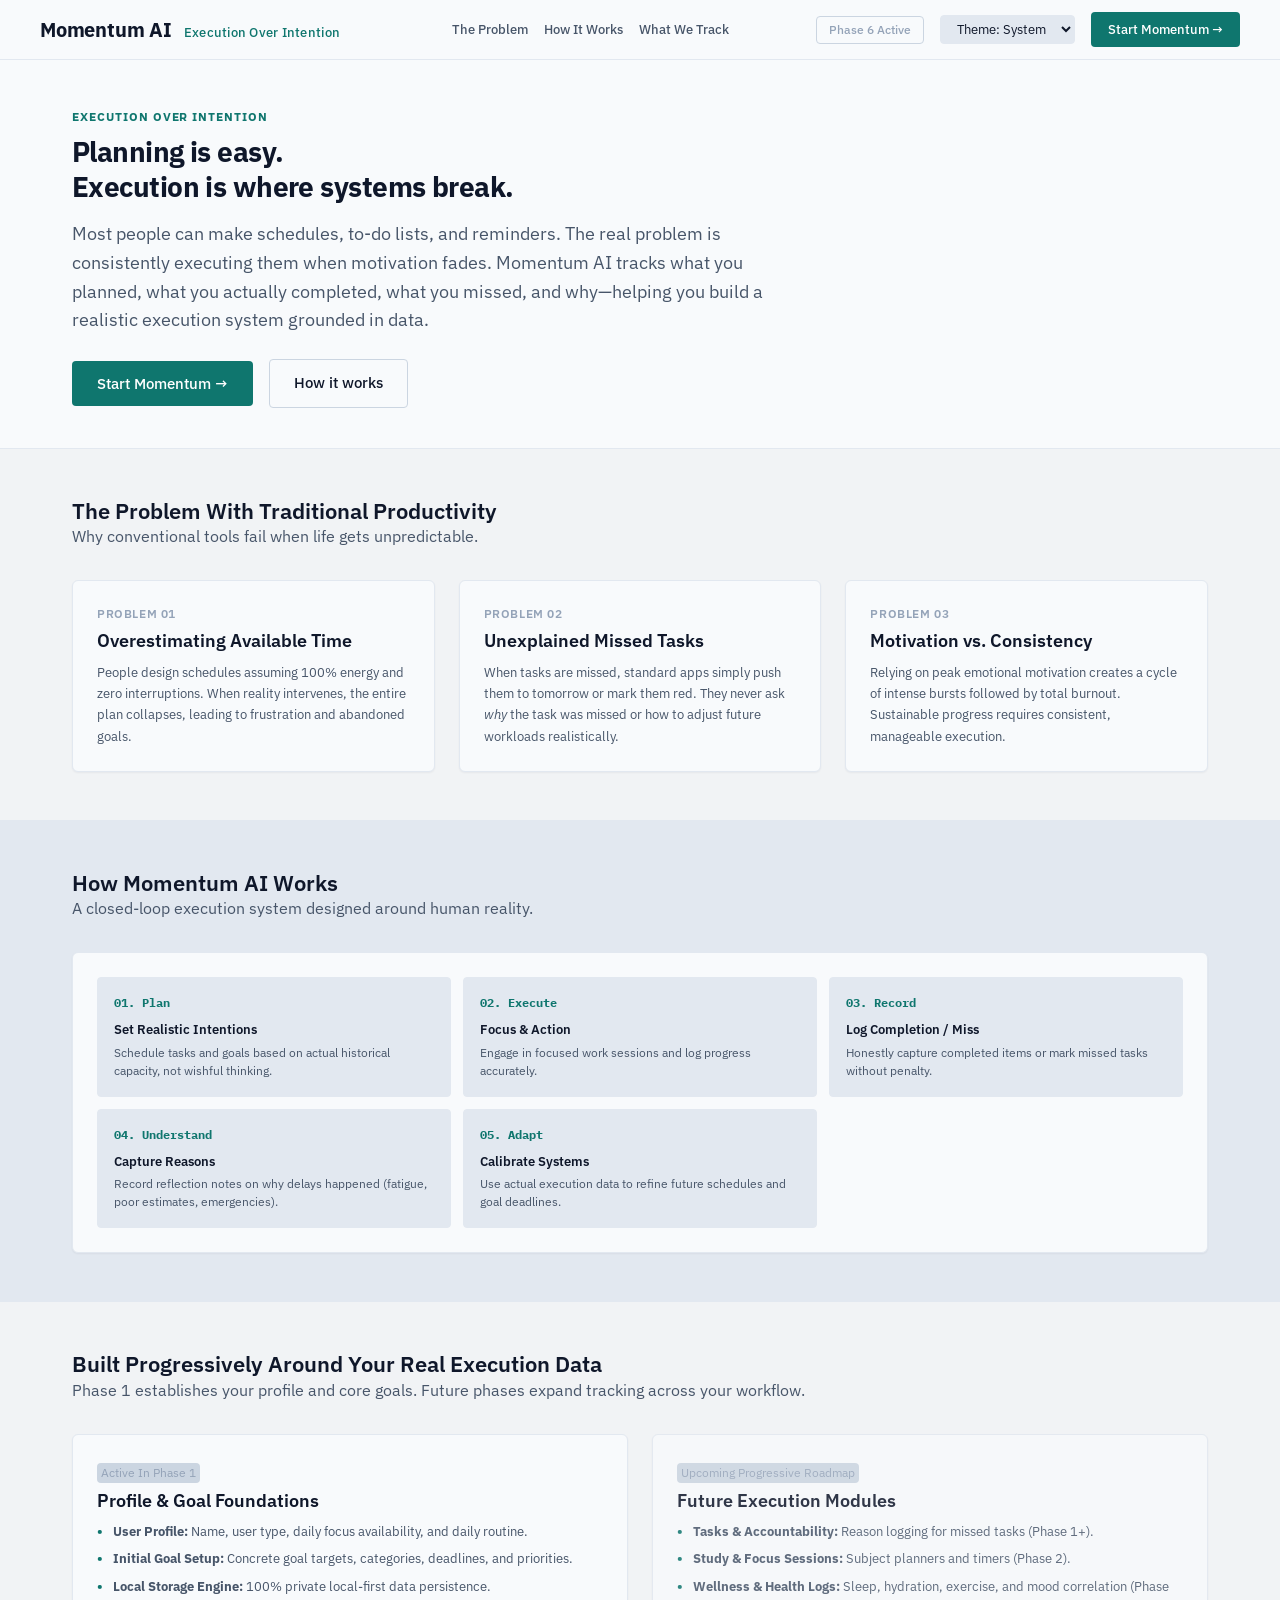
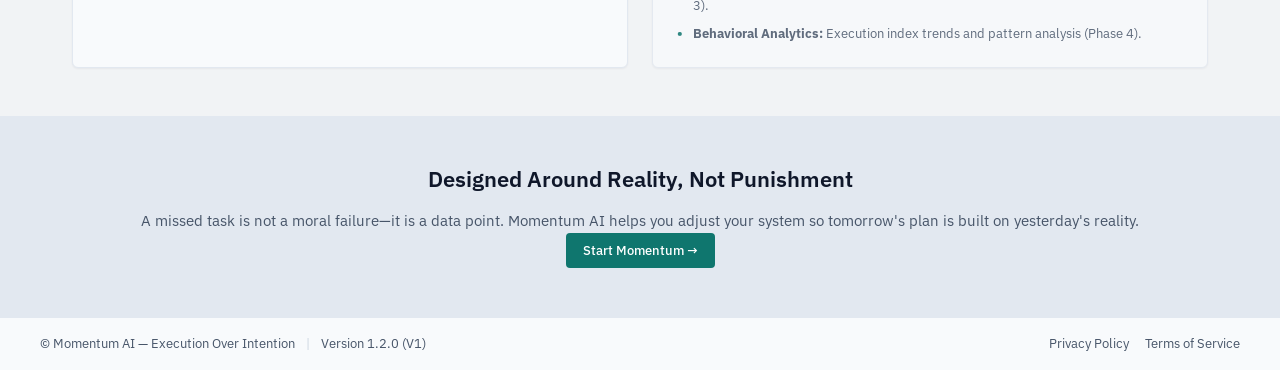
==== commit b437d1b3: "Fix 9 usability heuristic issues on landing page - Consolidate button styles: add .btn-lg/.btn-sm mo" ====
--- a/index.html
+++ b/index.html
@@ -40,12 +40,12 @@
             </nav>
 
             <div class="header-actions">
-                <span class="phase-badge" id="phase-badge">Phase 6 Active</span>
+                <span class="phase-badge" id="phase-badge" role="status" aria-label="Current phase: Phase 6 Active">Phase 6 Active</span>
                 
                 <!-- Returning User Profile Badge (Hidden on landing if onboarding incomplete) -->
                 <div id="user-profile-badge" class="user-badge hidden">
                     <span id="badge-user-name" class="user-badge-name">User</span>
-                    <button id="btn-edit-onboarding" class="btn btn-secondary text-caption" style="padding: 2px 8px;">Edit Setup</button>
+                    <button id="btn-edit-onboarding" class="btn btn-secondary btn-sm">Edit Setup</button>
                 </div>
 
                 <div class="theme-selector">
@@ -57,7 +57,7 @@
                     </select>
                 </div>
 
-                <button id="btn-header-cta" class="btn btn-primary btn-cta-start">Start Momentum</button>
+                <button id="btn-header-cta" class="btn btn-primary btn-cta-start">Start Momentum &rarr;</button>
             </div>
         </div>
     </header>
@@ -79,8 +79,8 @@
                             Most people can make schedules, to-do lists, and reminders. The real problem is consistently executing them when motivation fades. Momentum AI tracks what you planned, what you actually completed, what you missed, and why—helping you build a realistic execution system grounded in data.
                         </p>
                         <div class="hero-actions">
-                            <button class="btn btn-primary btn-cta-start hero-btn-main">Start Momentum &rarr;</button>
-                            <a href="#section-how-it-works" class="btn btn-secondary hero-btn-sub">How it works</a>
+                            <button class="btn btn-primary btn-lg btn-cta-start hero-btn-main">Start Momentum &rarr;</button>
+                            <a href="#section-how-it-works" class="btn btn-secondary btn-lg hero-btn-sub">How it works</a>
                         </div>
                     </div>
                 </div>
@@ -134,27 +134,27 @@
                         <div class="loop-grid">
                             <div class="loop-card">
                                 <span class="loop-step-tag">01. Plan</span>
-                                <h4 class="heading-subheading text-small">Set Realistic Intentions</h4>
+                                <h3 class="heading-subheading text-small">Set Realistic Intentions</h3>
                                 <p class="text-secondary text-caption">Schedule tasks and goals based on actual historical capacity, not wishful thinking.</p>
                             </div>
                             <div class="loop-card">
                                 <span class="loop-step-tag">02. Execute</span>
-                                <h4 class="heading-subheading text-small">Focus &amp; Action</h4>
+                                <h3 class="heading-subheading text-small">Focus &amp; Action</h3>
                                 <p class="text-secondary text-caption">Engage in focused work sessions and log progress accurately.</p>
                             </div>
                             <div class="loop-card">
                                 <span class="loop-step-tag">03. Record</span>
-                                <h4 class="heading-subheading text-small">Log Completion / Miss</h4>
+                                <h3 class="heading-subheading text-small">Log Completion / Miss</h3>
                                 <p class="text-secondary text-caption">Honestly capture completed items or mark missed tasks without penalty.</p>
                             </div>
                             <div class="loop-card">
                                 <span class="loop-step-tag">04. Understand</span>
-                                <h4 class="heading-subheading text-small">Capture Reasons</h4>
+                                <h3 class="heading-subheading text-small">Capture Reasons</h3>
                                 <p class="text-secondary text-caption">Record reflection notes on why delays happened (fatigue, poor estimates, emergencies).</p>
                             </div>
                             <div class="loop-card">
                                 <span class="loop-step-tag">05. Adapt</span>
-                                <h4 class="heading-subheading text-small">Calibrate Systems</h4>
+                                <h3 class="heading-subheading text-small">Calibrate Systems</h3>
                                 <p class="text-secondary text-caption">Use actual execution data to refine future schedules and goal deadlines.</p>
                             </div>
                         </div>
--- a/style.css
+++ b/style.css
@@ -171,9 +171,12 @@
     }
 }
 
-/* --------------------------------------------------------------------------
-   2. BASE & RESET STYLES
-   -------------------------------------------------------------------------- */
+/* Shared container token — all major layout containers use this so
+   the logo, hero content, and footer share a single left edge */
+:root {
+    --layout-max-width: 1200px;
+    --layout-gutter: var(--space-8); /* 32px — consistent horizontal padding */
+}
 *, *::before, *::after {
     box-sizing: border-box;
     margin: 0;
@@ -270,14 +273,14 @@
 .app-header {
     background-color: var(--color-surface);
     border-bottom: 1px solid var(--color-border);
-    padding: var(--space-3) var(--space-6);
+    padding: var(--space-3) var(--layout-gutter);
     position: sticky;
     top: 0;
     z-index: 50;
 }
 
 .header-container {
-    max-width: 1400px;
+    max-width: var(--layout-max-width);
     margin: 0 auto;
     display: flex;
     align-items: center;
@@ -301,8 +304,8 @@
     font-size: var(--font-size-small);
     font-weight: var(--font-weight-medium);
     color: var(--color-brand);
-    text-transform: uppercase;
-    letter-spacing: 0.05em;
+    /* removed text-transform: uppercase — long all-caps runs reduce readability */
+    letter-spacing: 0.02em;
 }
 
 .header-actions {
@@ -315,12 +318,14 @@
     display: inline-flex;
     align-items: center;
     padding: var(--space-1) var(--space-3);
-    background-color: var(--color-brand-subtle);
-    color: var(--color-brand);
-    border: 1px solid var(--color-brand);
+    background-color: transparent;                  /* no fill — not a CTA */
+    color: var(--color-text-muted);                 /* muted = informational */
+    border: 1px solid var(--color-border-strong);   /* neutral outline */
     border-radius: var(--radius-sm);
     font-size: var(--font-size-caption);
     font-weight: var(--font-weight-medium);
+    cursor: default;                                /* non-interactive cursor */
+    user-select: none;
 }
 
 .theme-dropdown {
@@ -394,7 +399,7 @@
 }
 
 .nav-tag {
-    font-size: 0.6875rem;
+    font-size: var(--font-size-caption); /* 12px — was 0.6875rem (11px), below readable floor */
     padding: 1px 4px;
     background-color: var(--color-surface-hover);
     color: var(--color-text-muted);
@@ -419,12 +424,12 @@
 .app-footer {
     background-color: var(--color-surface);
     border-top: 1px solid var(--color-border);
-    padding: var(--space-4) var(--space-6);
+    padding: var(--space-4) var(--layout-gutter);
     margin-top: auto;
 }
 
 .footer-container {
-    max-width: 1400px;
+    max-width: var(--layout-max-width);
     margin: 0 auto;
     display: flex;
     align-items: center;
@@ -689,12 +694,13 @@
 }
 
 .btn-secondary {
-    background-color: var(--color-surface-elevated);
-    color: var(--color-text-primary);
-    border-color: var(--color-border);
+    background-color: transparent;
+    color: var(--color-text-primary);
+    border-color: var(--color-border-strong); /* visible border = clearly interactive */
 }
 .btn-secondary:hover {
-    background-color: var(--color-surface-hover);
+    background-color: var(--color-surface-elevated);
+    border-color: var(--color-text-muted);
 }
 
 .btn-danger {
@@ -852,9 +858,9 @@
 }
 
 .landing-container {
-    max-width: 1200px;
+    max-width: var(--layout-max-width);
     margin: 0 auto;
-    padding: 0 var(--space-6);
+    padding: 0 var(--layout-gutter);
 }
 
 .landing-hero {
@@ -892,14 +898,23 @@
     gap: var(--space-4);
 }
 
-.hero-btn-main {
+/* Size modifier — use instead of one-off padding overrides */
+.btn-lg {
     padding: var(--space-3) var(--space-6);
     font-size: var(--font-size-body);
 }
 
+.btn-sm {
+    padding: var(--space-1) var(--space-3);
+    font-size: var(--font-size-caption);
+}
+
+/* Hero button helpers — layout only, no new visual style */
+.hero-btn-main {
+    text-decoration: none;
+}
+
 .hero-btn-sub {
-    padding: var(--space-3) var(--space-5);
-    font-size: var(--font-size-body);
     text-decoration: none;
 }
 
@@ -931,7 +946,7 @@
 
 .loop-grid {
     display: grid;
-    grid-template-columns: repeat(5, 1fr);
+    grid-template-columns: repeat(3, 1fr); /* was repeat(5,1fr) — ~177px columns are too narrow */
     gap: var(--space-3);
 }
 
@@ -1156,7 +1171,7 @@
         grid-template-columns: 1fr;
     }
     .loop-grid {
-        grid-template-columns: 1fr;
+        grid-template-columns: repeat(2, 1fr); /* 3-col → 2-col at mid-width */
     }
 }
 
@@ -1189,6 +1204,10 @@
 
     .grid-2, .grid-3, .grid-4 {
         grid-template-columns: 1fr;
+    }
+
+    .loop-grid {
+        grid-template-columns: 1fr; /* single column on mobile */
     }
 
     .hero-actions {
